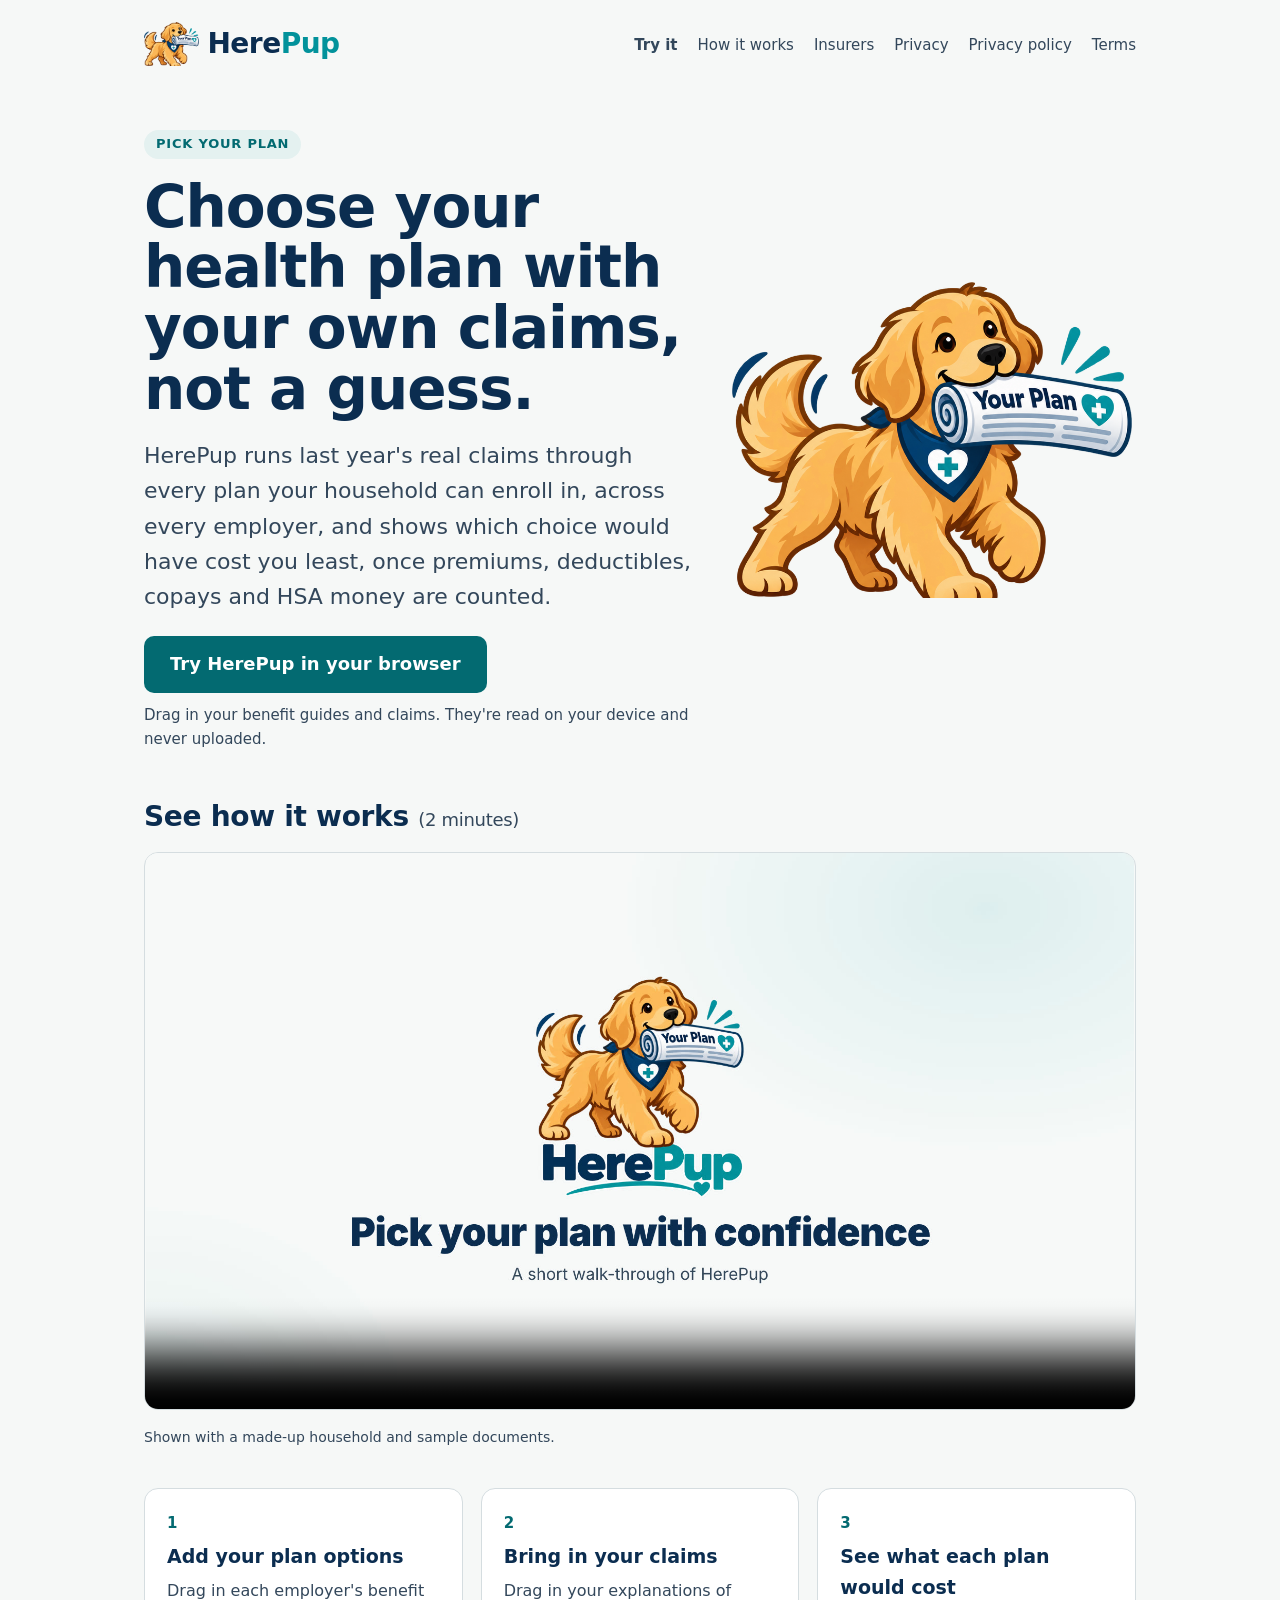
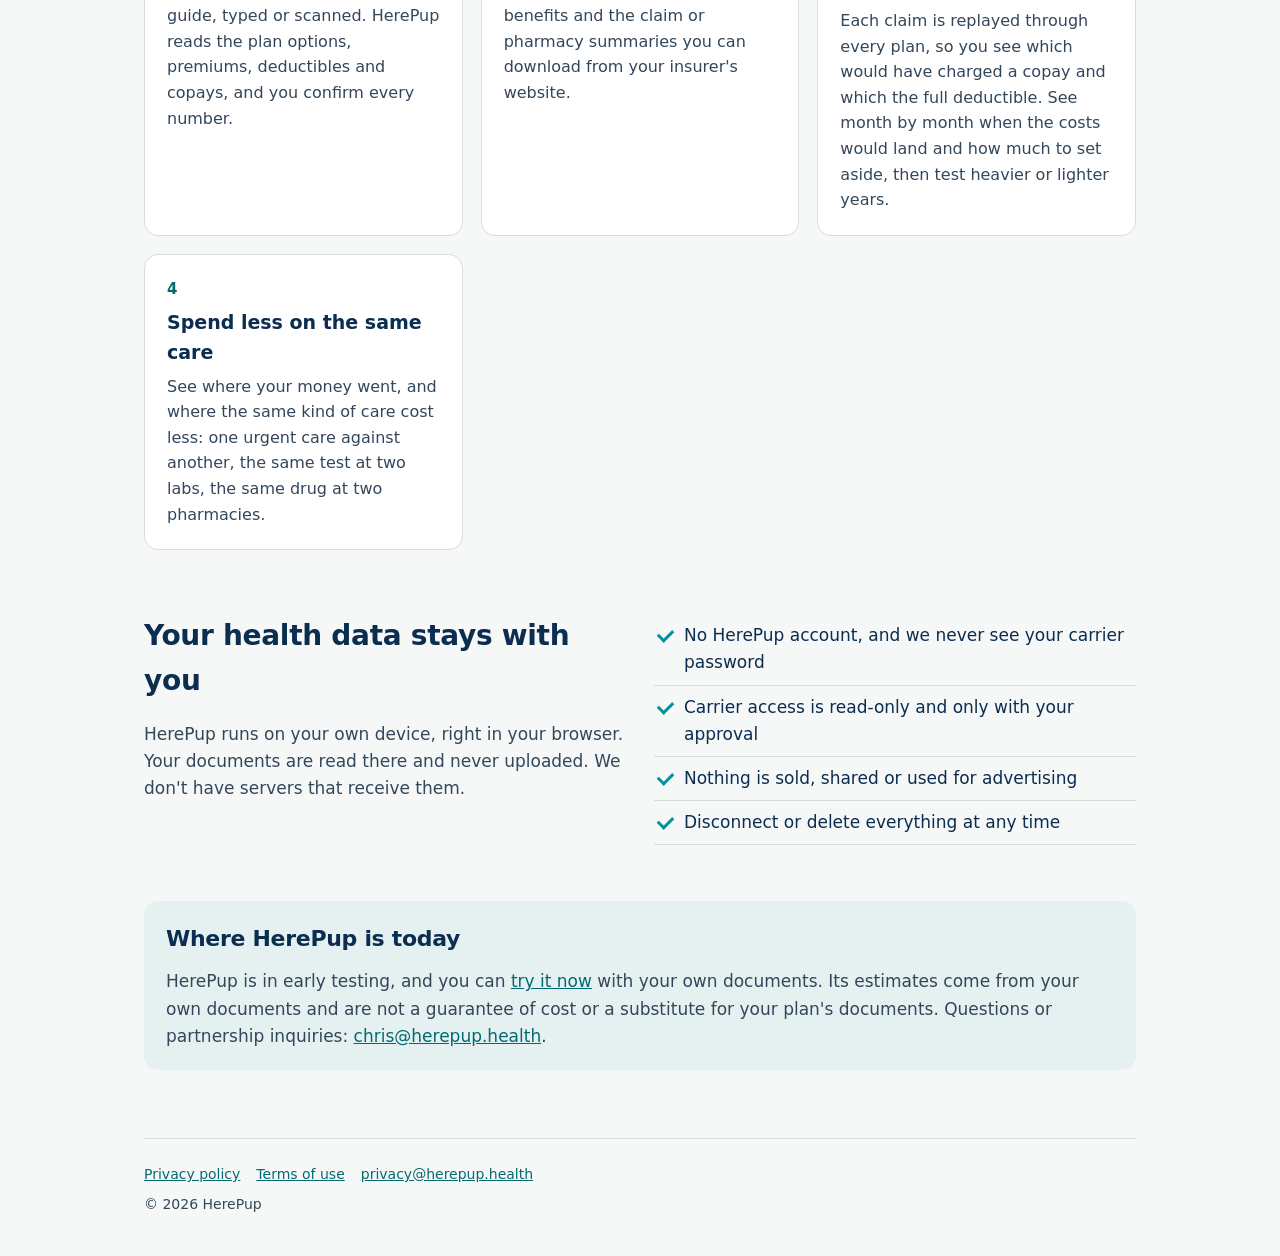
==== index.html @ 0514c8d8 "Add month-by-month view to the answer step A "Month by month" tab next to the year total shows, for " ====
<!doctype html>
<html lang="en">
<head>
<meta charset="utf-8">
<meta name="viewport" content="width=device-width, initial-scale=1">
<title>HerePup | Pick yoUr Plan</title>
<meta property="og:image" content="https://herepup.health/assets/herepup-walkthrough-poster.jpg">
<meta name="description" content="HerePup replays your real claims through every health plan your household can choose, so you can pick the plan that actually costs you least.">
<link rel="icon" type="image/png" sizes="32x32" href="/assets/favicon-32.png">
<link rel="apple-touch-icon" href="/assets/apple-touch-icon.png">
<meta name="theme-color" content="#F6F8F7">
<link rel="stylesheet" href="/assets/site.css">
</head>
<body>
<div class="wrap">
<header class="top">
  <a class="logo" href="/" aria-label="HerePup home"><img src="/assets/herepup-mascot-sm.png" alt="" width="56" height="44"><b>Here<span>Pup</span></b></a>
  <nav><a href="/app/"><b>Try it</b></a><a href="#how">How it works</a><a href="/insurers/">Insurers</a><a href="#privacy">Privacy</a><a href="/privacy/">Privacy policy</a><a href="/terms/">Terms</a></nav>
</header>

<main>
<div class="hero">
  <div class="hero-text">
    <span class="eyebrow">Pick yoUr Plan</span>
    <h1>Choose your health plan with your own claims, not a guess.</h1>
    <p class="lead">HerePup runs last year's real claims through every plan your household can enroll in, across every employer, and shows which choice would have cost you least, once premiums, deductibles, copays and HSA money are counted.</p>
    <p style="margin:22px 0 0"><a class="cta" href="/app/">Try HerePup in your browser</a></p>
    <p class="cta-note">Drag in your benefit guides and claims. They're read on your device and never uploaded.</p>
  </div>
  <img class="mascot" src="/assets/herepup-mascot.png" alt="HerePup's golden retriever mascot carrying a rolled-up plan" width="760" height="601">
</div>

<section id="watch" style="padding:8px 0 4px">
  <h2>See how it works <span style="font-weight:400;color:var(--ink);font-size:18px">(2 minutes)</span></h2>
  <video controls playsinline preload="none" poster="/assets/herepup-walkthrough-poster.jpg"
         style="width:100%;height:auto;aspect-ratio:16/9;border-radius:14px;border:1px solid var(--line);background:#F6F9F8">
    <source src="/assets/herepup-walkthrough.mp4" type="video/mp4">
    <track kind="captions" src="/assets/herepup-walkthrough.en.vtt" srclang="en" label="English">
    Your browser can't play this video. <a href="/assets/herepup-walkthrough.mp4">Download it</a> instead.
  </video>
  <p style="color:var(--ink);font-size:14px;margin:8px 0 0">Shown with a made-up household and sample documents.</p>
</section>

<div class="grid3" id="how">
  <div class="card"><div class="num">1</div><h3>Add your plan options</h3><p>Drag in each employer's benefit guide, typed or scanned. HerePup reads the plan options, premiums, deductibles and copays, and you confirm every number.</p></div>
  <div class="card"><div class="num">2</div><h3>Bring in your claims</h3><p>Drag in your explanations of benefits and the claim or pharmacy summaries you can download from your insurer's website.</p></div>
  <div class="card"><div class="num">3</div><h3>See what each plan would cost</h3><p>Each claim is replayed through every plan, so you see which would have charged a copay and which the full deductible. See month by month when the costs would land and how much to set aside, then test heavier or lighter years.</p></div>
  <div class="card"><div class="num">4</div><h3>Spend less on the same care</h3><p>See where your money went, and where the same kind of care cost less: one urgent care against another, the same test at two labs, the same drug at two pharmacies.</p></div>
</div>

<section class="split" id="privacy">
  <div>
    <h2>Your health data stays with you</h2>
    <p style="color:var(--ink)">HerePup runs on your own device, right in your browser. Your documents are read there and never uploaded. We don't have servers that receive them.</p>
  </div>
  <ul class="checks">
    <li>No HerePup account, and we never see your carrier password</li>
    <li>Carrier access is read-only and only with your approval</li>
    <li>Nothing is sold, shared or used for advertising</li>
    <li>Disconnect or delete everything at any time</li>
  </ul>
</section>

<section>
  <div class="note">
    <h2 style="font-size:22px">Where HerePup is today</h2>
    <p style="margin:0;color:var(--ink)">HerePup is in early testing, and you can <a href="/app/">try it now</a> with your own documents. Its estimates come from your own documents and are not a guarantee of cost or a substitute for your plan's documents. Questions or partnership inquiries: <a href="mailto:chris@herepup.health">chris@herepup.health</a>.</p>
  </div>
</section>
</main>

<footer>
  <a href="/privacy/">Privacy policy</a><a href="/terms/">Terms of use</a><a href="mailto:privacy@herepup.health">privacy@herepup.health</a>
  <div style="margin-top:8px">&copy; 2026 HerePup</div>
</footer>
</div>
</body>
</html>
---- assets/site.css ----
:root{--navy:#0B2D50;--teal:#02929B;--teal-d:#036A71;--teal-l:#E4F1F0;--ink:#33475B;--line:#D5DDE0;--bg:#F6F8F7;--card:#fff}
@media (prefers-color-scheme:dark){:root{--navy:#E8EEF2;--teal:#3FB6B0;--teal-d:#7FD3CE;--teal-l:#123536;--ink:#B7C4CE;--line:#2A3B47;--bg:#0E1A23;--card:#14232E}}
*{box-sizing:border-box}
html{-webkit-text-size-adjust:100%}
body{margin:0;background:var(--bg);color:var(--navy);font:17px/1.6 system-ui,-apple-system,"Segoe UI",Roboto,"Helvetica Neue",Arial,sans-serif}
a{color:var(--teal-d)}
.wrap{max-width:1040px;margin:0 auto;padding:0 24px}
header.top{display:flex;justify-content:space-between;align-items:center;padding:22px 0;gap:16px;flex-wrap:wrap}
.logo{display:inline-flex;align-items:center;gap:8px;font-size:28px;font-weight:900;text-decoration:none;color:var(--navy);letter-spacing:-.5px}
.logo img{height:44px;width:auto}
.logo b{font-weight:900}.logo span{color:var(--teal)}
nav a{margin-left:20px;text-decoration:none;color:var(--ink);font-size:15px}
nav a:hover{color:var(--teal-d)}
.hero{padding:40px 0 36px;display:grid;grid-template-columns:minmax(0,1.35fr) minmax(0,1fr);gap:32px;align-items:center}
.hero .mascot{width:100%;max-width:400px;height:auto;justify-self:center}
@media (max-width:760px){.hero{grid-template-columns:1fr}.hero .mascot{max-width:240px;order:-1}}
.eyebrow{display:inline-block;font-size:13px;font-weight:700;letter-spacing:.06em;text-transform:uppercase;color:var(--teal-d);background:var(--teal-l);padding:4px 12px;border-radius:999px}
h1{font-size:clamp(34px,6vw,58px);line-height:1.05;margin:18px 0 18px;font-weight:900;letter-spacing:-1px;max-width:820px}
.lead{font-size:clamp(18px,2.4vw,22px);color:var(--ink);max-width:720px;margin:0}
.grid3{display:grid;grid-template-columns:repeat(auto-fit,minmax(240px,1fr));gap:18px;margin:36px 0}
.card{background:var(--card);border:1px solid var(--line);border-radius:14px;padding:22px}
.card h3{margin:6px 0 6px;font-size:19px}
.card p{margin:0;color:var(--ink);font-size:16px}
.num{font-weight:900;color:var(--teal-d);font-size:15px}
section{padding:28px 0}
h2{font-size:28px;margin:0 0 12px;letter-spacing:-.3px}
.split{display:grid;grid-template-columns:minmax(0,1fr) minmax(0,1fr);gap:28px}
@media (max-width:760px){.split{grid-template-columns:1fr}nav a{margin:0 16px 0 0}}
ul.checks{list-style:none;padding:0;margin:0}
ul.checks li{padding:8px 0 8px 30px;position:relative;border-bottom:1px solid var(--line)}
ul.checks li:before{content:"";position:absolute;left:4px;top:15px;width:12px;height:7px;border-left:3px solid var(--teal);border-bottom:3px solid var(--teal);transform:rotate(-45deg)}
.note{background:var(--teal-l);border-radius:14px;padding:20px 22px}
footer{border-top:1px solid var(--line);margin-top:40px;padding:24px 0 40px;color:var(--ink);font-size:14px}
footer a{margin-right:16px}
/* legal pages */
.doc{max-width:760px;padding:24px 0 20px}
.doc h1{font-size:clamp(30px,5vw,42px)}
.doc h2{font-size:22px;margin-top:34px}
.doc p,.doc li{color:var(--ink)}
.doc .meta{color:var(--ink);font-size:15px}
.doc table{border-collapse:collapse;width:100%;font-size:15px;margin:12px 0}
.doc th,.doc td{border:1px solid var(--line);padding:8px 10px;text-align:left;vertical-align:top}
.doc th{background:var(--teal-l)}
.scroll{overflow-x:auto}
.cta{display:inline-block;background:var(--teal-d);color:#fff;font-weight:800;text-decoration:none;padding:14px 26px;border-radius:10px;font-size:18px}
.cta:hover{background:var(--navy)}
@media (prefers-color-scheme:dark){.cta{background:#3FB6B0;color:#0E1A23}}
.cta-note{color:var(--ink);font-size:15px;margin:10px 0 0}
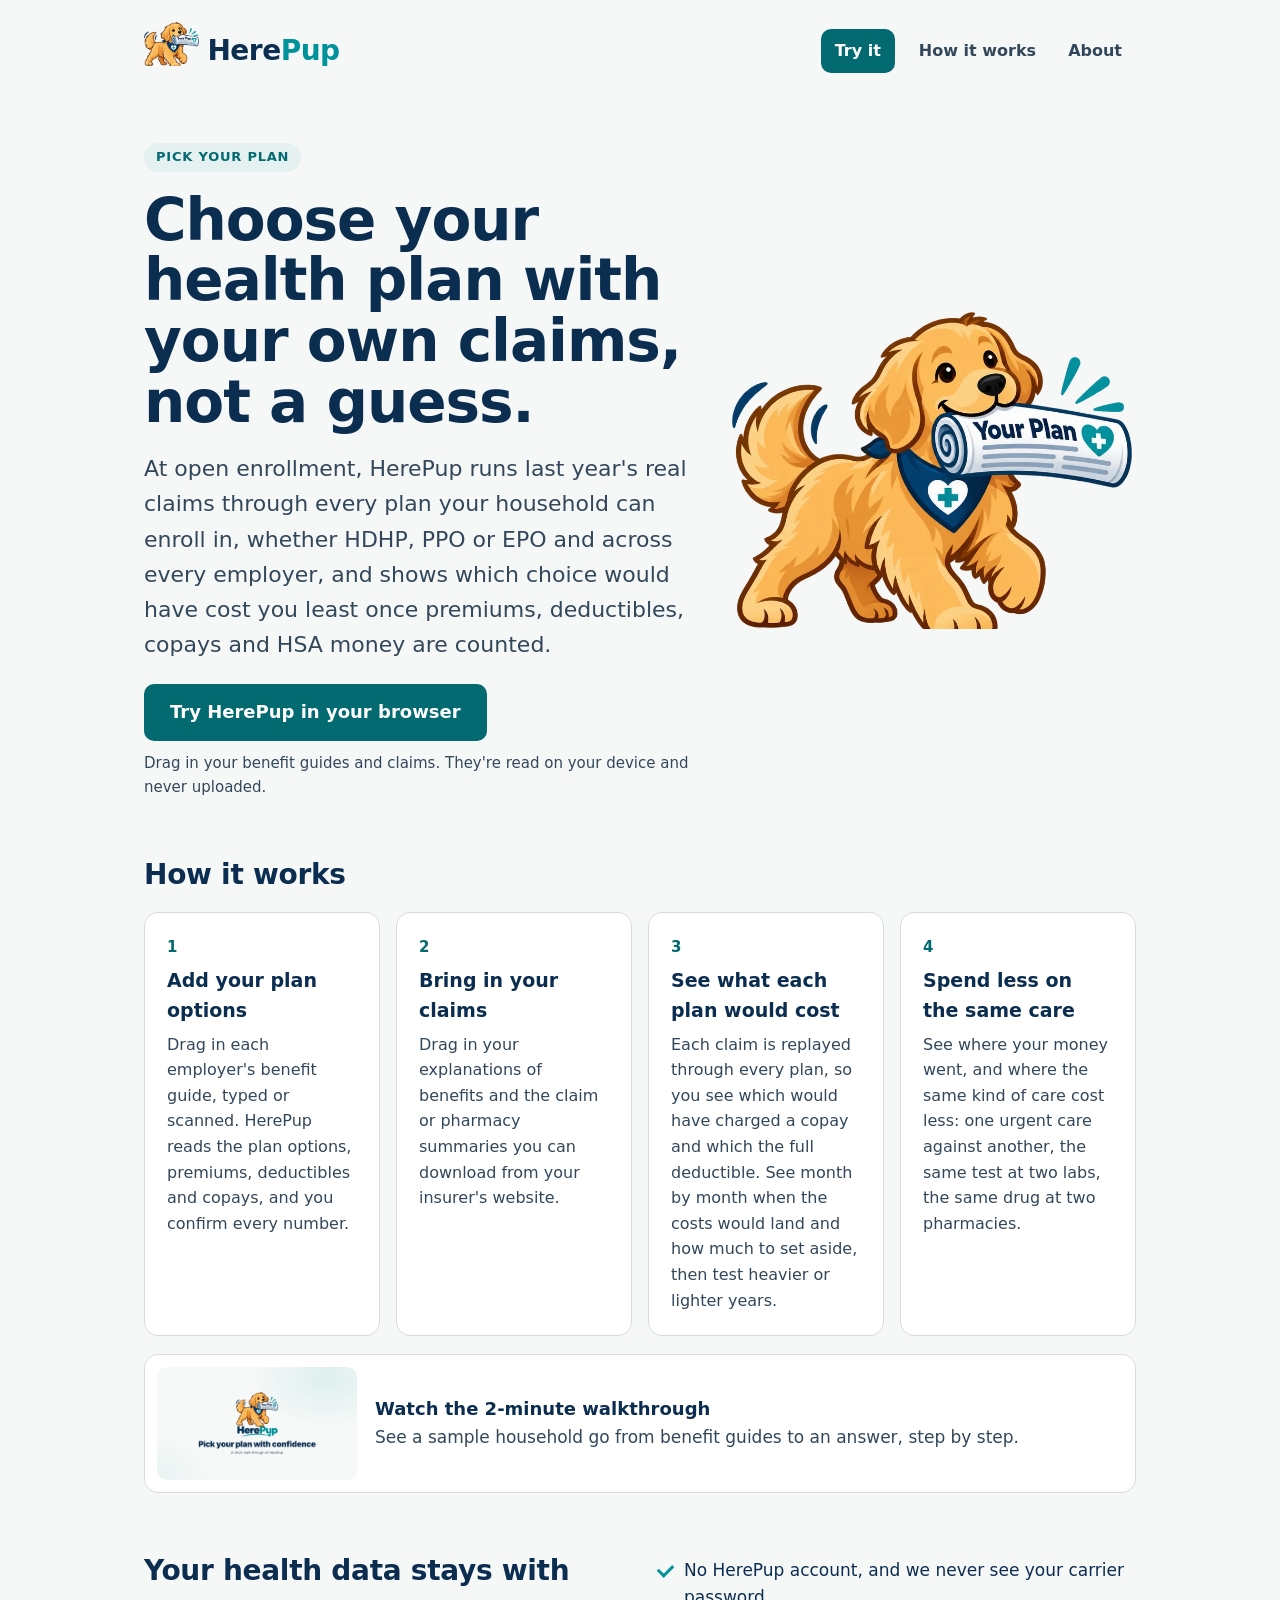
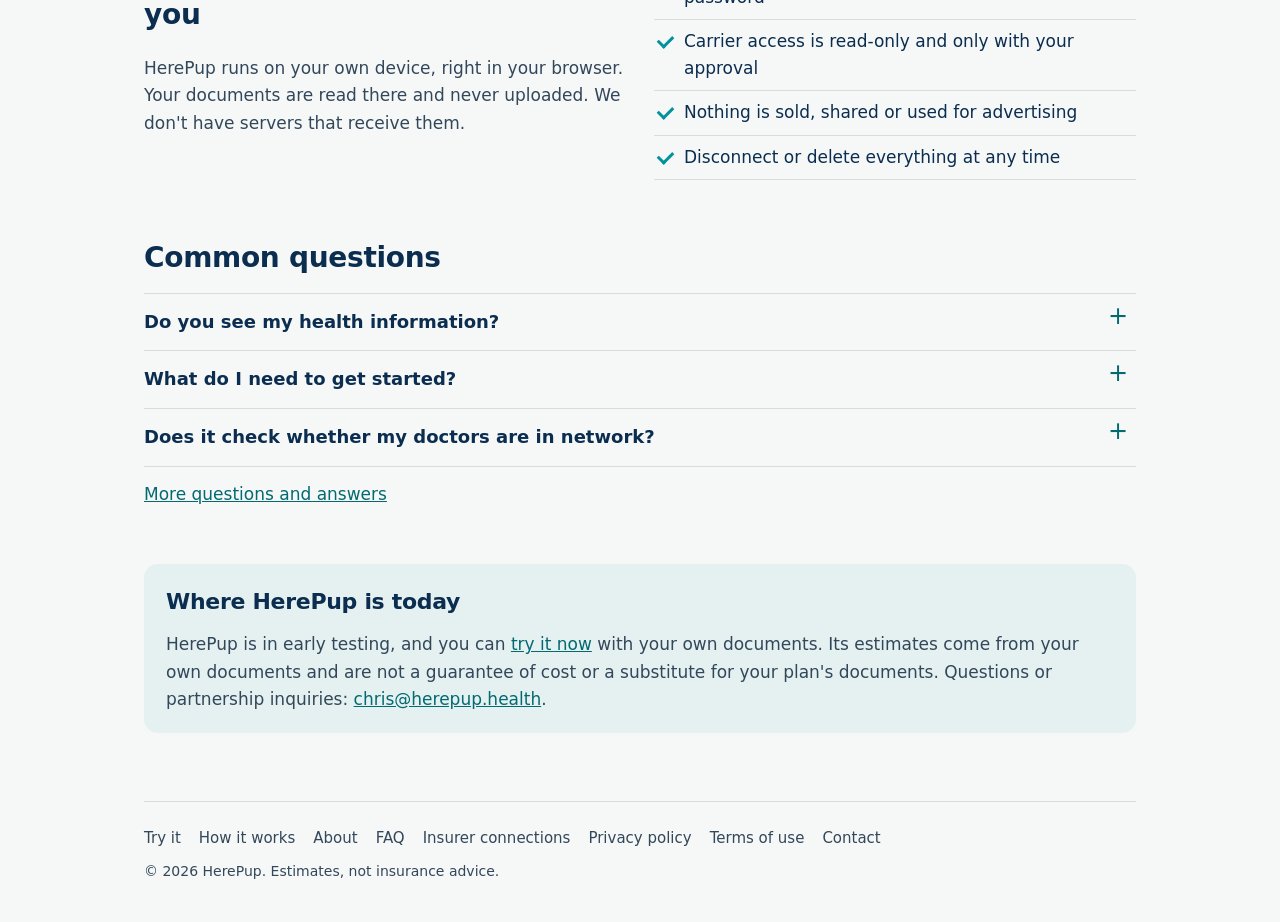
==== commit 734b6b5a: "Three-tab navigation, How it works and About pages, and search engine setup - Every page, including " ====
--- a/index.html
+++ b/index.html
@@ -3,19 +3,78 @@
 <head>
 <meta charset="utf-8">
 <meta name="viewport" content="width=device-width, initial-scale=1">
-<title>HerePup | Pick yoUr Plan</title>
-<meta property="og:image" content="https://herepup.health/assets/herepup-walkthrough-poster.jpg">
-<meta name="description" content="HerePup replays your real claims through every health plan your household can choose, so you can pick the plan that actually costs you least.">
+<title>Compare Health Plans With Your Own Claims | HerePup</title>
+<meta name="description" content="Pick the health plan that costs you least. HerePup replays your own claims through every HDHP, PPO and EPO option you can choose, privately in your browser.">
+<link rel="canonical" href="https://herepup.health/">
+<meta property="og:type" content="website">
+<meta property="og:site_name" content="HerePup">
+<meta property="og:title" content="HerePup: compare health plans with your own claims">
+<meta property="og:description" content="Pick the health plan that costs you least. HerePup replays your own claims through every HDHP, PPO and EPO option you can choose, privately in your browser.">
+<meta property="og:url" content="https://herepup.health/">
+<meta property="og:image" content="https://herepup.health/assets/herepup-social.png">
+<meta property="og:image:width" content="1200">
+<meta property="og:image:height" content="630">
+<meta property="og:image:alt" content="HerePup's golden retriever mascot with the words: Pick the health plan that costs you least, using your own claims, privately, right in your browser.">
+<meta name="twitter:card" content="summary_large_image">
 <link rel="icon" type="image/png" sizes="32x32" href="/assets/favicon-32.png">
 <link rel="apple-touch-icon" href="/assets/apple-touch-icon.png">
 <meta name="theme-color" content="#F6F8F7">
 <link rel="stylesheet" href="/assets/site.css">
+<script type="application/ld+json">
+{
+ "@context": "https://schema.org",
+ "@graph": [
+  {
+   "@type": "Organization",
+   "@id": "https://herepup.health/#org",
+   "name": "HerePup",
+   "url": "https://herepup.health/",
+   "logo": "https://herepup.health/assets/icon-512.png",
+   "email": "chris@herepup.health"
+  },
+  {
+   "@type": "WebSite",
+   "@id": "https://herepup.health/#website",
+   "url": "https://herepup.health/",
+   "name": "HerePup",
+   "alternateName": "HerePup | Pick yoUr Plan",
+   "publisher": {
+    "@id": "https://herepup.health/#org"
+   }
+  },
+  {
+   "@type": "WebApplication",
+   "@id": "https://herepup.health/app/#app",
+   "name": "HerePup | Pick yoUr Plan",
+   "url": "https://herepup.health/app/",
+   "applicationCategory": "FinanceApplication",
+   "operatingSystem": "Any (runs in a web browser)",
+   "browserRequirements": "Requires JavaScript",
+   "description": "Compares every health plan your household can enroll in, across employers, by replaying your own claims through each plan's premiums, deductibles, copays, coinsurance and HSA contributions. Runs in your browser; your files are not uploaded.",
+   "offers": {
+    "@type": "Offer",
+    "price": "0",
+    "priceCurrency": "USD"
+   },
+   "publisher": {
+    "@id": "https://herepup.health/#org"
+   }
+  }
+ ]
+}
+</script>
+<!-- Privacy-friendly analytics by Plausible: anonymous visit and step counts, no cookies. Details: /privacy/#usage -->
+<script async src="https://plausible.io/js/pa-WZOZ27ZALJ2IHCY8AwOFf.js"></script>
+<script>
+  window.plausible=window.plausible||function(){(plausible.q=plausible.q||[]).push(arguments)},plausible.init=plausible.init||function(i){plausible.o=i||{}};
+  plausible.init({outboundLinks:false,fileDownloads:false,formSubmissions:false})
+</script>
 </head>
 <body>
 <div class="wrap">
 <header class="top">
-  <a class="logo" href="/" aria-label="HerePup home"><img src="/assets/herepup-mascot-sm.png" alt="" width="56" height="44"><b>Here<span>Pup</span></b></a>
-  <nav><a href="/app/"><b>Try it</b></a><a href="#how">How it works</a><a href="/insurers/">Insurers</a><a href="#privacy">Privacy</a><a href="/privacy/">Privacy policy</a><a href="/terms/">Terms</a></nav>
+  <a class="logo" href="/" aria-label="HerePup home"><picture><source srcset="/assets/herepup-mascot-sm.webp" type="image/webp"><img src="/assets/herepup-mascot-sm.png" alt="" width="56" height="44"></picture><b>Here<span>Pup</span></b></a>
+  <nav class="tabs" aria-label="Main"><a href="/app/" class="try">Try it</a><a href="/how-it-works/">How it works</a><a href="/about/">About</a></nav>
 </header>
 
 <main>
@@ -23,30 +82,26 @@
   <div class="hero-text">
     <span class="eyebrow">Pick yoUr Plan</span>
     <h1>Choose your health plan with your own claims, not a guess.</h1>
-    <p class="lead">HerePup runs last year's real claims through every plan your household can enroll in, across every employer, and shows which choice would have cost you least, once premiums, deductibles, copays and HSA money are counted.</p>
+    <p class="lead">At open enrollment, HerePup runs last year's real claims through every plan your household can enroll in, whether HDHP, PPO or EPO and across every employer, and shows which choice would have cost you least once premiums, deductibles, copays and HSA money are counted.</p>
     <p style="margin:22px 0 0"><a class="cta" href="/app/">Try HerePup in your browser</a></p>
     <p class="cta-note">Drag in your benefit guides and claims. They're read on your device and never uploaded.</p>
   </div>
-  <img class="mascot" src="/assets/herepup-mascot.png" alt="HerePup's golden retriever mascot carrying a rolled-up plan" width="760" height="601">
+  <picture><source srcset="/assets/herepup-mascot.webp" type="image/webp"><img class="mascot" src="/assets/herepup-mascot.png" alt="HerePup's golden retriever mascot carrying a rolled-up plan" width="760" height="601" fetchpriority="high"></picture>
 </div>
 
-<section id="watch" style="padding:8px 0 4px">
-  <h2>See how it works <span style="font-weight:400;color:var(--ink);font-size:18px">(2 minutes)</span></h2>
-  <video controls playsinline preload="none" poster="/assets/herepup-walkthrough-poster.jpg"
-         style="width:100%;height:auto;aspect-ratio:16/9;border-radius:14px;border:1px solid var(--line);background:#F6F9F8">
-    <source src="/assets/herepup-walkthrough.mp4" type="video/mp4">
-    <track kind="captions" src="/assets/herepup-walkthrough.en.vtt" srclang="en" label="English">
-    Your browser can't play this video. <a href="/assets/herepup-walkthrough.mp4">Download it</a> instead.
-  </video>
-  <p style="color:var(--ink);font-size:14px;margin:8px 0 0">Shown with a made-up household and sample documents.</p>
+<section id="how" class="tight">
+  <h2>How it works</h2>
+  <div class="grid4" style="margin:14px 0 18px">
+    <div class="card"><div class="num">1</div><h3>Add your plan options</h3><p>Drag in each employer's benefit guide, typed or scanned. HerePup reads the plan options, premiums, deductibles and copays, and you confirm every number.</p></div>
+    <div class="card"><div class="num">2</div><h3>Bring in your claims</h3><p>Drag in your explanations of benefits and the claim or pharmacy summaries you can download from your insurer's website.</p></div>
+    <div class="card"><div class="num">3</div><h3>See what each plan would cost</h3><p>Each claim is replayed through every plan, so you see which would have charged a copay and which the full deductible. See month by month when the costs would land and how much to set aside, then test heavier or lighter years.</p></div>
+    <div class="card"><div class="num">4</div><h3>Spend less on the same care</h3><p>See where your money went, and where the same kind of care cost less: one urgent care against another, the same test at two labs, the same drug at two pharmacies.</p></div>
+  </div>
+  <a class="video-teaser" href="/how-it-works/#watch">
+    <img src="/assets/herepup-walkthrough-poster.jpg" alt="" width="1920" height="1080" loading="lazy">
+    <span><b>Watch the 2-minute walkthrough</b><br>See a sample household go from benefit guides to an answer, step by step.</span>
+  </a>
 </section>
-
-<div class="grid3" id="how">
-  <div class="card"><div class="num">1</div><h3>Add your plan options</h3><p>Drag in each employer's benefit guide, typed or scanned. HerePup reads the plan options, premiums, deductibles and copays, and you confirm every number.</p></div>
-  <div class="card"><div class="num">2</div><h3>Bring in your claims</h3><p>Drag in your explanations of benefits and the claim or pharmacy summaries you can download from your insurer's website.</p></div>
-  <div class="card"><div class="num">3</div><h3>See what each plan would cost</h3><p>Each claim is replayed through every plan, so you see which would have charged a copay and which the full deductible. See month by month when the costs would land and how much to set aside, then test heavier or lighter years.</p></div>
-  <div class="card"><div class="num">4</div><h3>Spend less on the same care</h3><p>See where your money went, and where the same kind of care cost less: one urgent care against another, the same test at two labs, the same drug at two pharmacies.</p></div>
-</div>
 
 <section class="split" id="privacy">
   <div>
@@ -61,6 +116,14 @@
   </ul>
 </section>
 
+<section class="faq" aria-labelledby="faq-h">
+  <h2 id="faq-h">Common questions</h2>
+  <details><summary><h3>Do you see my health information?</h3></summary><p>No. HerePup runs in your web browser, on your device. Your benefit guides and claims are read there and never uploaded, and HerePup has no servers that receive them. The site only counts <a href="/privacy/#usage">anonymous visits and a few steps</a>, with no cookies. You can erase everything with "Delete all my data" in the app.</p></details>
+<details><summary><h3>What do I need to get started?</h3></summary><p>Each employer's benefit guide or plan summary (a PDF is fine, even a scanned one), and last year's claims: the explanations of benefits (EOBs) or claims spreadsheet you can download from your insurer's member website under Claims, plus pharmacy claims if you fill prescriptions. A full year of claims gives the best answer. See <a href="/insurers/">insurer connections</a> for insurers that can share claims directly.</p></details>
+<details><summary><h3>Does it check whether my doctors are in network?</h3></summary><p>No. HerePup compares costs, not networks. Before you enroll, check each plan&#x27;s provider directory for the doctors, hospitals and pharmacies you use.</p></details>
+  <p class="more"><a href="/about/#faq">More questions and answers</a></p>
+</section>
+
 <section>
   <div class="note">
     <h2 style="font-size:22px">Where HerePup is today</h2>
@@ -70,8 +133,8 @@
 </main>
 
 <footer>
-  <a href="/privacy/">Privacy policy</a><a href="/terms/">Terms of use</a><a href="mailto:privacy@herepup.health">privacy@herepup.health</a>
-  <div style="margin-top:8px">&copy; 2026 HerePup</div>
+  <nav aria-label="Footer"><a href="/app/">Try it</a><a href="/how-it-works/">How it works</a><a href="/about/">About</a><a href="/about/#faq">FAQ</a><a href="/insurers/">Insurer connections</a><a href="/privacy/">Privacy policy</a><a href="/terms/">Terms of use</a><a href="mailto:chris@herepup.health">Contact</a></nav>
+  <div class="fine">&copy; 2026 HerePup. Estimates, not insurance advice.</div>
 </footer>
 </div>
 </body>
--- a/assets/site.css
+++ b/assets/site.css
@@ -12,8 +12,8 @@
 nav a{margin-left:20px;text-decoration:none;color:var(--ink);font-size:15px}
 nav a:hover{color:var(--teal-d)}
 .hero{padding:40px 0 36px;display:grid;grid-template-columns:minmax(0,1.35fr) minmax(0,1fr);gap:32px;align-items:center}
-.hero .mascot{width:100%;max-width:400px;height:auto;justify-self:center}
-@media (max-width:760px){.hero{grid-template-columns:1fr}.hero .mascot{max-width:240px;order:-1}}
+.hero picture{display:block;width:100%;max-width:400px;justify-self:center}.hero .mascot{display:block;width:100%;height:auto}
+@media (max-width:760px){.hero{grid-template-columns:1fr}.hero picture{max-width:240px;order:-1}}
 .eyebrow{display:inline-block;font-size:13px;font-weight:700;letter-spacing:.06em;text-transform:uppercase;color:var(--teal-d);background:var(--teal-l);padding:4px 12px;border-radius:999px}
 h1{font-size:clamp(34px,6vw,58px);line-height:1.05;margin:18px 0 18px;font-weight:900;letter-spacing:-1px;max-width:820px}
 .lead{font-size:clamp(18px,2.4vw,22px);color:var(--ink);max-width:720px;margin:0}
@@ -46,3 +46,57 @@
 .cta:hover{background:var(--navy)}
 @media (prefers-color-scheme:dark){.cta{background:#3FB6B0;color:#0E1A23}}
 .cta-note{color:var(--ink);font-size:15px;margin:10px 0 0}
+.optout{font:inherit;font-size:15px;font-weight:700;color:var(--navy);background:var(--card);border:2px solid var(--navy);border-radius:8px;padding:6px 14px;min-height:40px;cursor:pointer;margin:4px 6px 4px 0}
+.optout:hover{background:var(--teal-l)}
+/* three-tab navigation */
+nav.tabs{display:flex;gap:4px;align-items:center}
+nav.tabs a{margin:0;display:inline-flex;align-items:center;justify-content:center;min-height:44px;padding:0 14px;border-radius:10px;font-size:16px;font-weight:600;color:var(--ink);text-decoration:none}
+nav.tabs a:hover{background:var(--teal-l);color:var(--navy)}
+nav.tabs a[aria-current=page]{color:var(--navy);box-shadow:inset 0 -3px 0 var(--teal);border-radius:10px 10px 0 0}
+nav.tabs a.try{background:var(--teal-d);color:#fff;margin-right:6px;box-shadow:none;border-radius:10px}
+nav.tabs a.try:hover{background:var(--navy);color:#fff}
+@media (prefers-color-scheme:dark){nav.tabs a.try{background:#3FB6B0;color:#0E1A23}nav.tabs a.try:hover{background:#7FD3CE;color:#0E1A23}}
+@media (max-width:560px){header.top{padding:14px 0 6px}nav.tabs{width:100%}nav.tabs a{flex:1;padding:0 6px;font-size:15px}nav.tabs a.try{flex:0 0 auto;padding:0 16px}}
+a:focus-visible,summary:focus-visible{outline:3px solid var(--teal);outline-offset:2px;border-radius:6px}
+.crumbs{font-size:14px;color:var(--ink);margin:0 0 4px}.crumbs a{color:var(--teal-d)}
+/* content pages */
+.page{max-width:820px;padding:24px 0 10px}
+.page h1{font-size:clamp(32px,5.4vw,48px)}
+.page .lead{margin-bottom:8px}
+.page h2{font-size:24px;margin-top:8px}
+.page p{color:var(--ink)}
+section.tight{padding-top:18px}
+.muted{color:var(--ink);font-weight:400;font-size:.8em}
+.small{font-size:14px}
+video{display:block;width:100%;height:auto;aspect-ratio:16/9;border-radius:14px;border:1px solid var(--line);background:#F6F9F8}
+ol.steps{list-style:none;padding:0;margin:0;counter-reset:s}
+ol.steps li{counter-increment:s;position:relative;padding:4px 0 14px 54px;border-bottom:1px solid var(--line);margin-bottom:14px}
+ol.steps li:before{content:counter(s);position:absolute;left:0;top:6px;width:38px;height:38px;border-radius:50%;background:var(--teal-l);color:var(--teal-d);font-weight:900;display:flex;align-items:center;justify-content:center}
+ol.steps h3{margin:6px 0 4px;font-size:20px}
+ol.steps p{margin:0}
+.video-teaser{display:flex;gap:18px;align-items:center;background:var(--card);border:1px solid var(--line);border-radius:14px;padding:12px;text-decoration:none;color:var(--ink);margin-top:6px}
+.video-teaser img{width:200px;max-width:40%;height:auto;border-radius:10px;flex:none}
+.video-teaser b{color:var(--navy);font-size:18px}
+.video-teaser:hover{border-color:var(--teal)}
+/* FAQ */
+.faq details{border-bottom:1px solid var(--line)}
+.faq details:first-of-type{border-top:1px solid var(--line)}
+.faq summary{cursor:pointer;list-style:none;position:relative;padding:14px 36px 14px 0;min-height:44px}
+.faq summary::-webkit-details-marker{display:none}
+.faq summary h3{display:inline;margin:0;font-size:18px;font-weight:700}
+.faq summary:after{content:"+";position:absolute;right:8px;top:10px;font-size:24px;line-height:1;color:var(--teal-d)}
+.faq details[open] summary:after{content:"\2212"}
+.faq details p{margin:0 0 16px;color:var(--ink);max-width:760px}
+.faq .more{margin:14px 0 0}
+/* about hub */
+.hub{margin:14px 0}
+a.card{text-decoration:none;color:var(--navy);display:block}
+a.card:hover{border-color:var(--teal)}
+a.card h3{color:var(--teal-d)}
+/* footer */
+footer nav{display:flex;flex-wrap:wrap;gap:6px 18px}
+footer nav a{margin:0}
+footer .fine{margin-top:10px}
+.grid4{display:grid;grid-template-columns:repeat(auto-fit,minmax(210px,1fr));gap:16px}
+.hub{grid-template-columns:repeat(2,minmax(0,1fr))}
+@media (max-width:560px){.hub{grid-template-columns:1fr}}
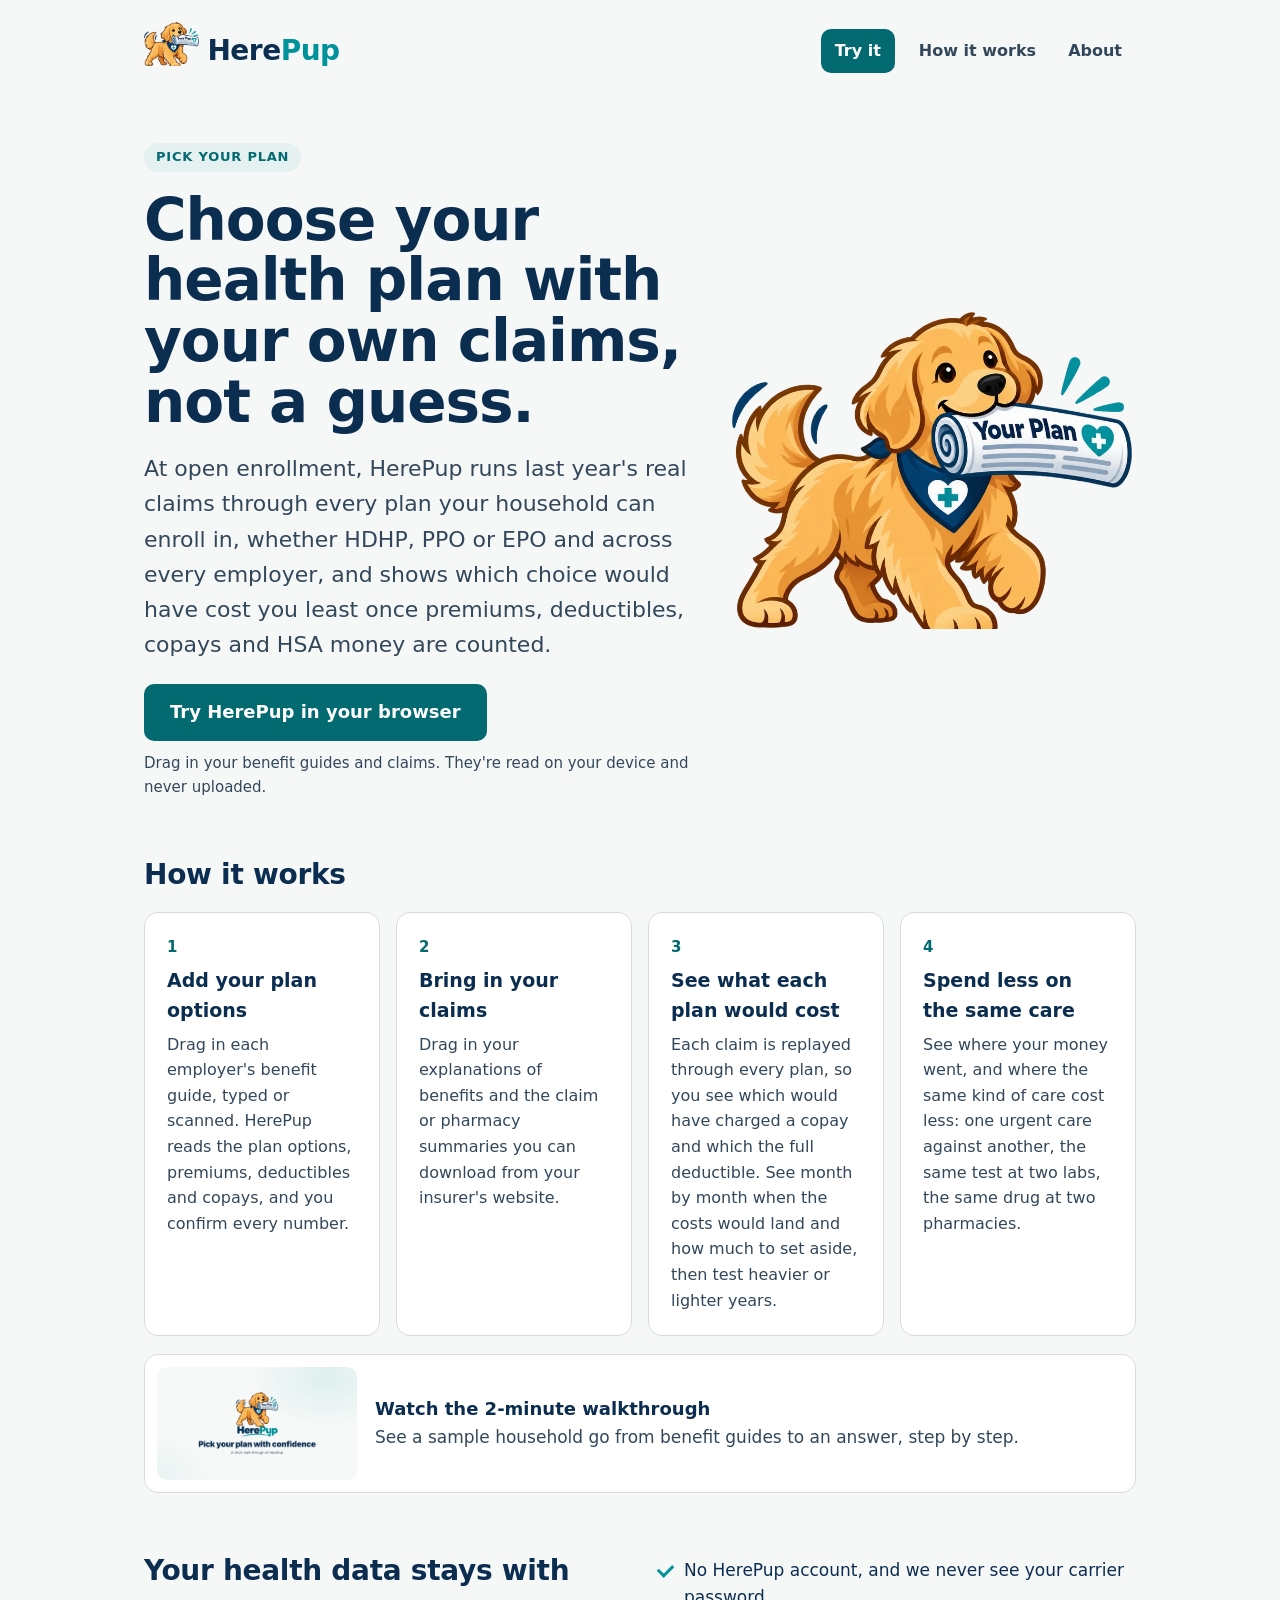
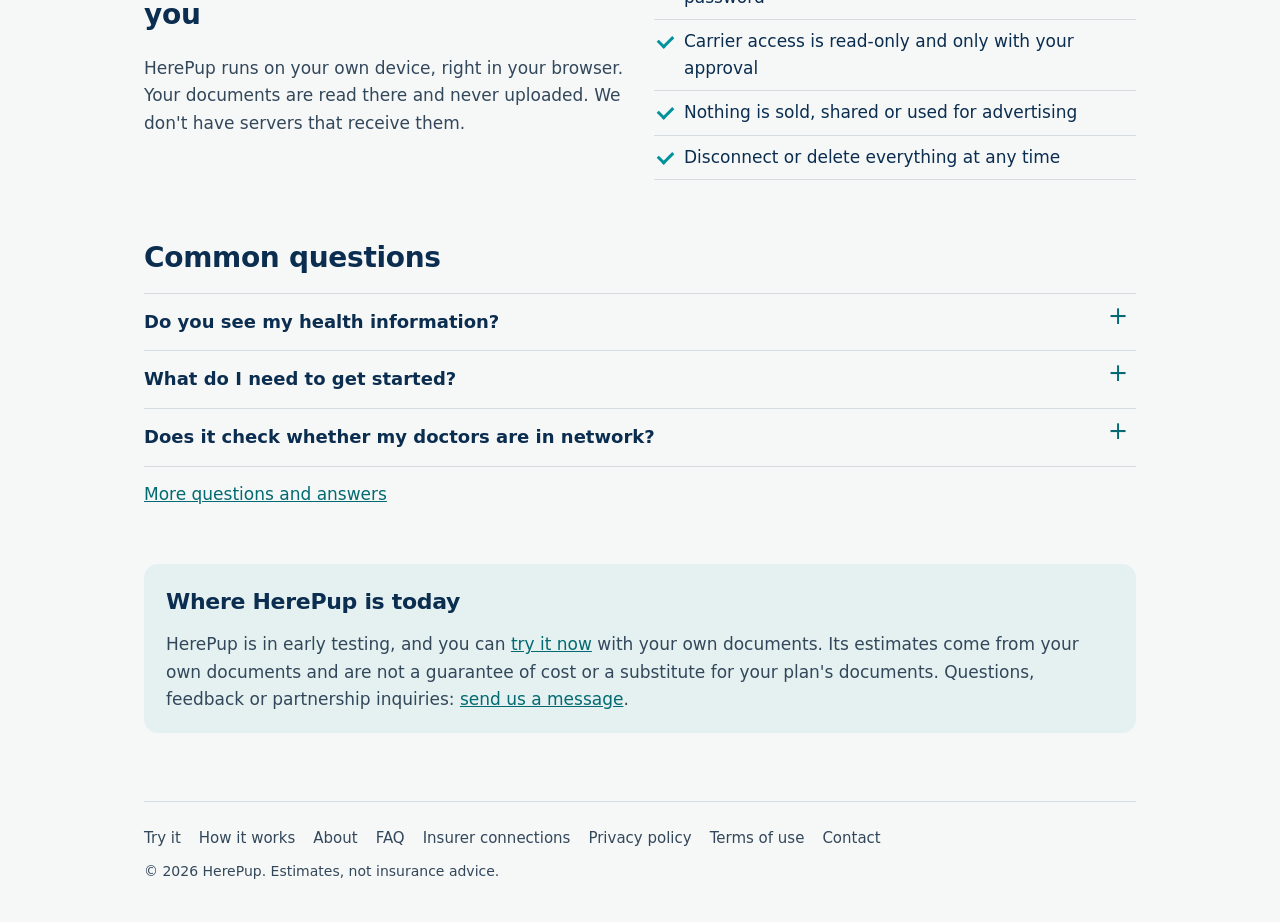
==== commit a9f4095a: "HSA check before the answer, plan type preference, employer guide drop, feedback form - Each employe" ====
--- a/index.html
+++ b/index.html
@@ -127,13 +127,13 @@
 <section>
   <div class="note">
     <h2 style="font-size:22px">Where HerePup is today</h2>
-    <p style="margin:0;color:var(--ink)">HerePup is in early testing, and you can <a href="/app/">try it now</a> with your own documents. Its estimates come from your own documents and are not a guarantee of cost or a substitute for your plan's documents. Questions or partnership inquiries: <a href="mailto:chris@herepup.health">chris@herepup.health</a>.</p>
+    <p style="margin:0;color:var(--ink)">HerePup is in early testing, and you can <a href="/app/">try it now</a> with your own documents. Its estimates come from your own documents and are not a guarantee of cost or a substitute for your plan's documents. Questions, feedback or partnership inquiries: <a href="/contact/">send us a message</a>.</p>
   </div>
 </section>
 </main>
 
 <footer>
-  <nav aria-label="Footer"><a href="/app/">Try it</a><a href="/how-it-works/">How it works</a><a href="/about/">About</a><a href="/about/#faq">FAQ</a><a href="/insurers/">Insurer connections</a><a href="/privacy/">Privacy policy</a><a href="/terms/">Terms of use</a><a href="mailto:chris@herepup.health">Contact</a></nav>
+  <nav aria-label="Footer"><a href="/app/">Try it</a><a href="/how-it-works/">How it works</a><a href="/about/">About</a><a href="/about/#faq">FAQ</a><a href="/insurers/">Insurer connections</a><a href="/privacy/">Privacy policy</a><a href="/terms/">Terms of use</a><a href="/contact/">Contact</a></nav>
   <div class="fine">&copy; 2026 HerePup. Estimates, not insurance advice.</div>
 </footer>
 </div>
--- a/assets/site.css
+++ b/assets/site.css
@@ -100,3 +100,14 @@
 .grid4{display:grid;grid-template-columns:repeat(auto-fit,minmax(210px,1fr));gap:16px}
 .hub{grid-template-columns:repeat(2,minmax(0,1fr))}
 @media (max-width:560px){.hub{grid-template-columns:1fr}}
+/* contact form */
+.contact-box{background:var(--card);border:1px solid var(--line);border-radius:14px;padding:22px;margin:18px 0}
+.contact-form label{display:block;font-weight:700;margin:0 0 14px;color:var(--navy)}
+.contact-form .opt{font-weight:400;color:var(--ink)}
+.contact-form input,.contact-form select,.contact-form textarea{display:block;width:100%;margin-top:6px;font:inherit;font-weight:400;padding:10px 12px;min-height:44px;border:1px solid #9FB3C4;border-radius:8px;background:var(--card);color:var(--navy)}
+.contact-form textarea{resize:vertical}
+.contact-form .send{display:flex;flex-wrap:wrap;align-items:center;gap:12px;margin:6px 0 0}
+.contact-form button.cta{border:0;cursor:pointer;font:inherit;font-weight:800;font-size:18px}
+.contact-form button.cta:disabled{opacity:.6;cursor:wait}
+.copy-email{font:inherit;font-size:14px;font-weight:700;border:2px solid var(--navy);background:var(--card);color:var(--navy);border-radius:8px;padding:4px 10px;cursor:pointer;margin-left:4px}
+.sent h2{margin-top:0}
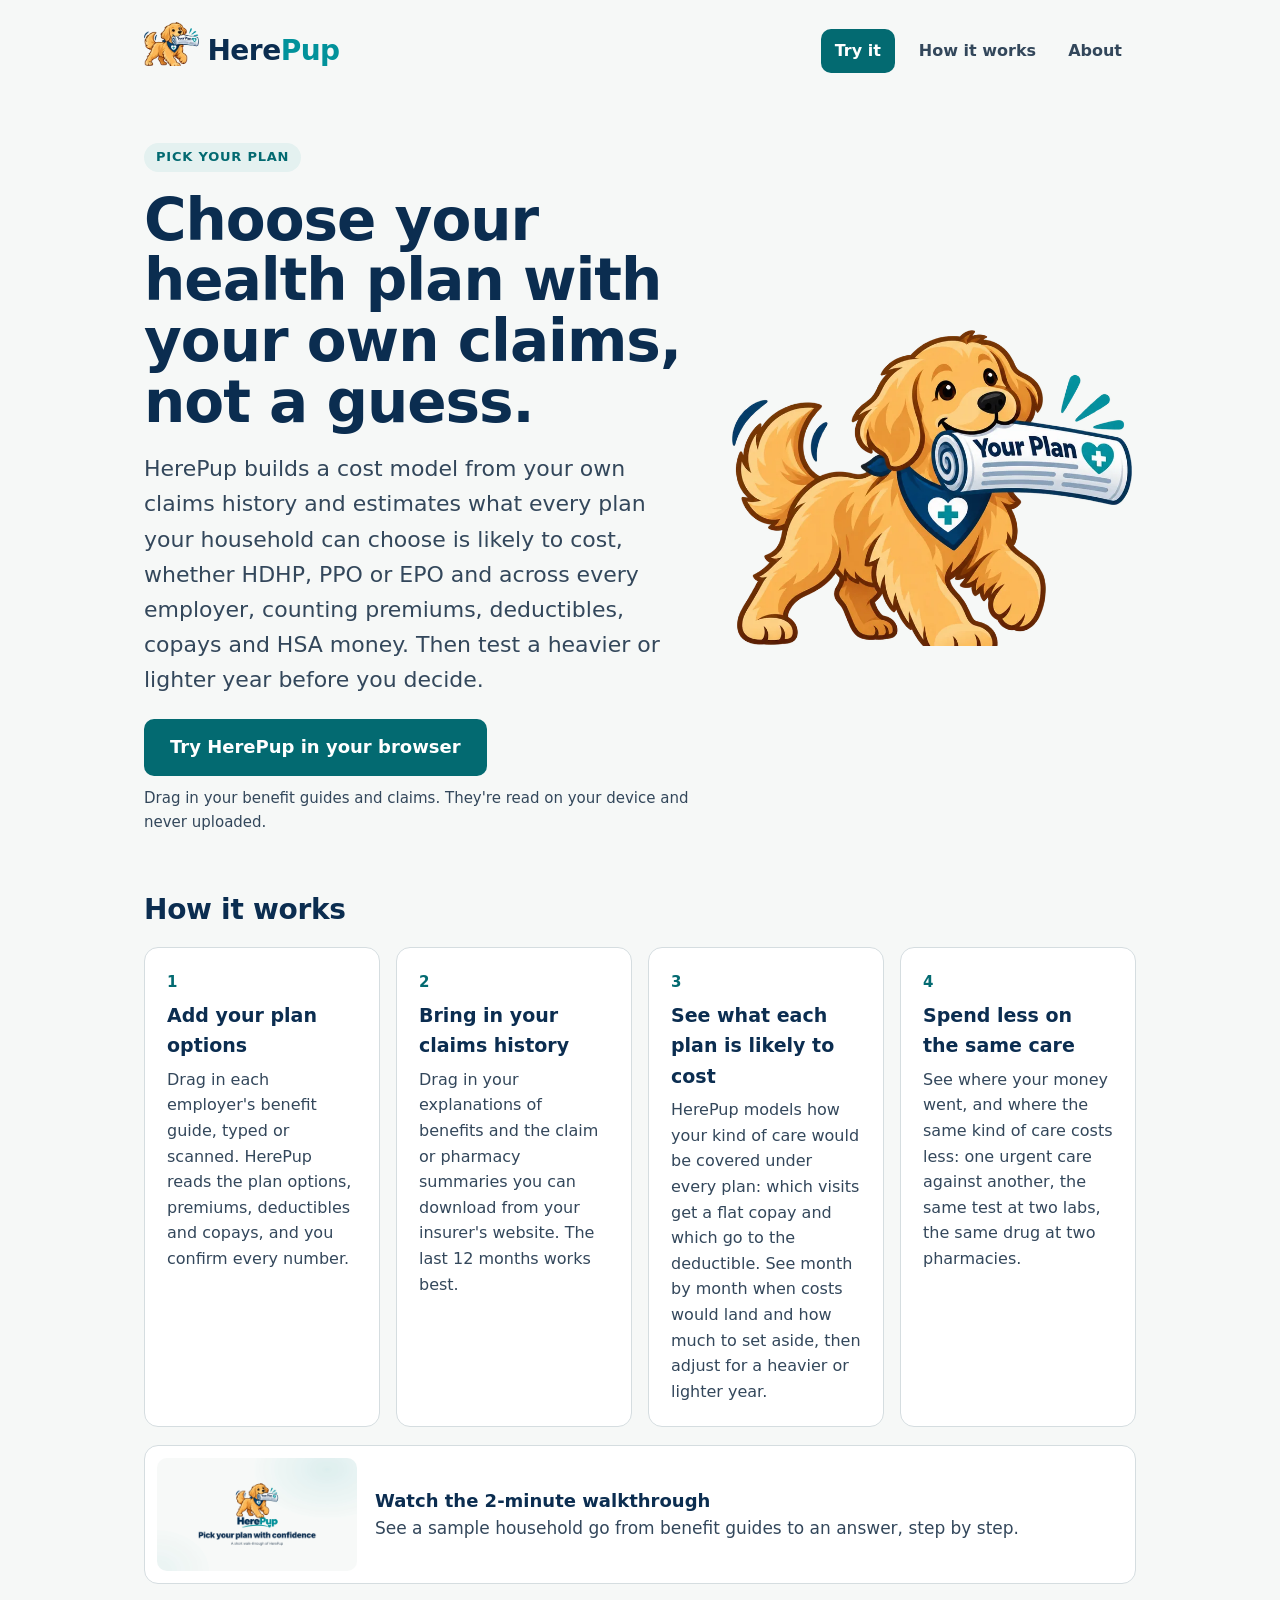
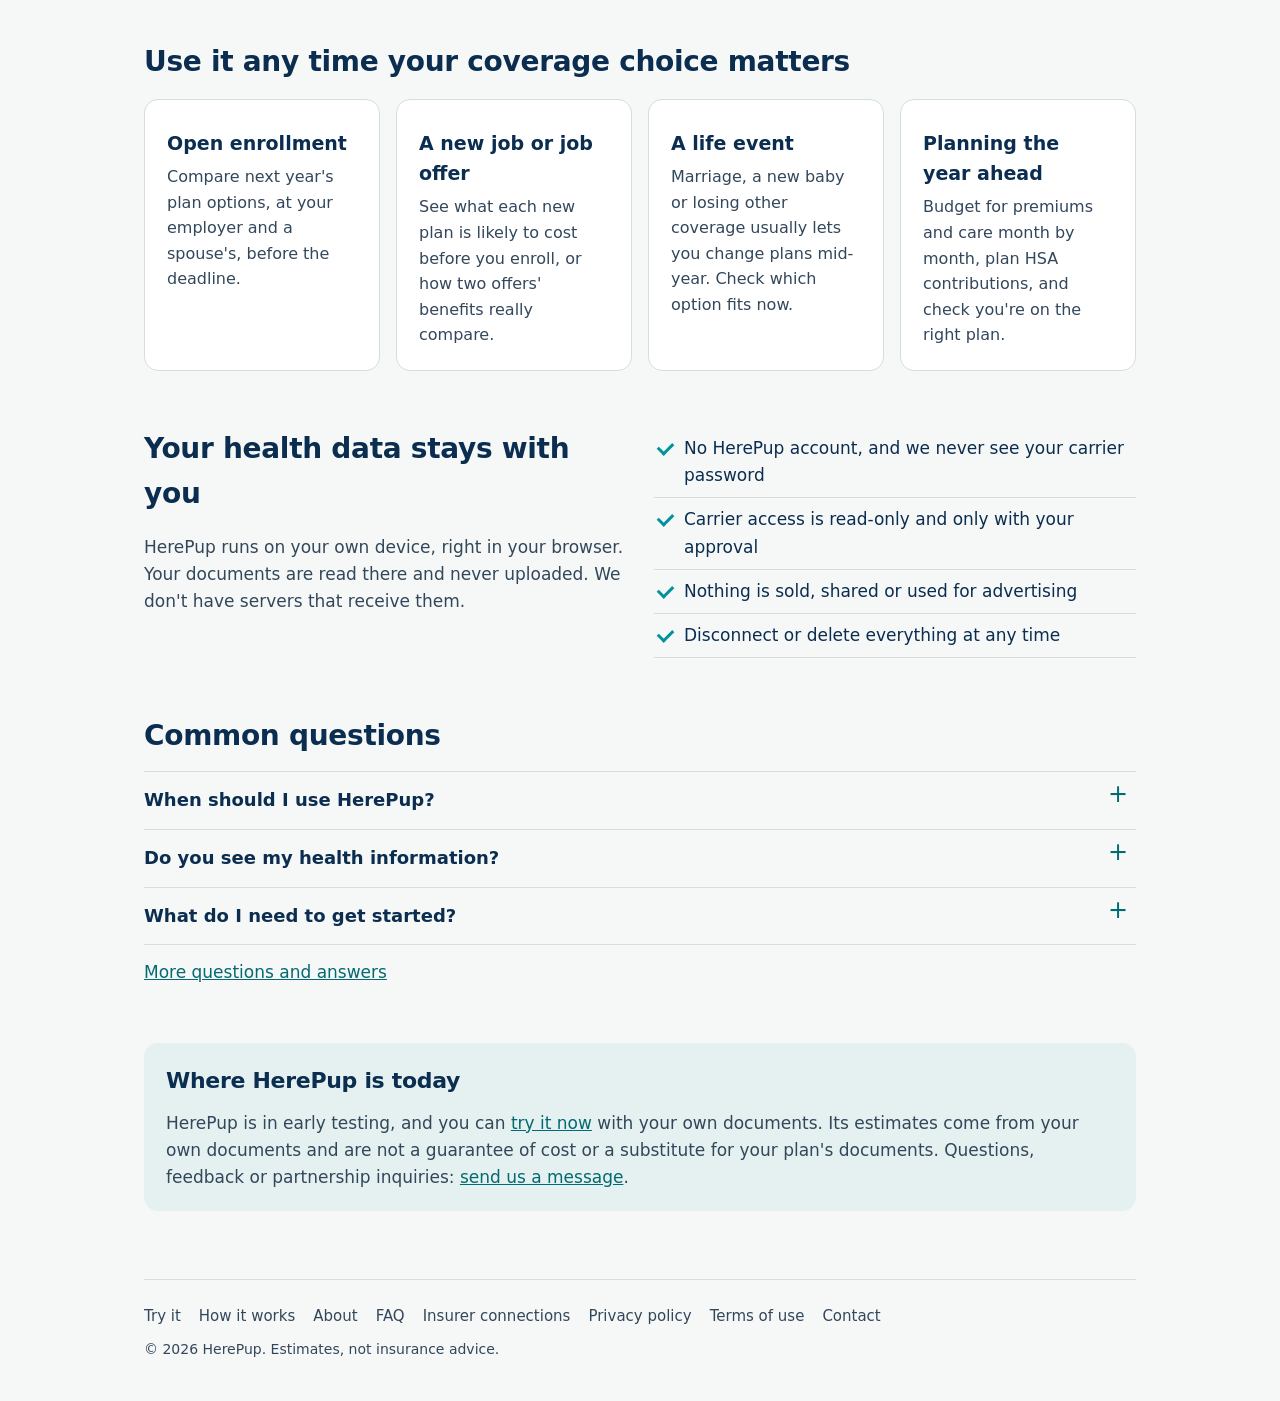
==== commit 0d141627: "Describe HerePup as a forward-looking model you can use any time - Home, How it works, About, FAQ, a" ====
--- a/index.html
+++ b/index.html
@@ -4,12 +4,12 @@
 <meta charset="utf-8">
 <meta name="viewport" content="width=device-width, initial-scale=1">
 <title>Compare Health Plans With Your Own Claims | HerePup</title>
-<meta name="description" content="Pick the health plan that costs you least. HerePup replays your own claims through every HDHP, PPO and EPO option you can choose, privately in your browser.">
+<meta name="description" content="Estimate what each health plan will cost your household with a model built from your own claims. Compare HDHP, PPO and EPO options any time, privately.">
 <link rel="canonical" href="https://herepup.health/">
 <meta property="og:type" content="website">
 <meta property="og:site_name" content="HerePup">
 <meta property="og:title" content="HerePup: compare health plans with your own claims">
-<meta property="og:description" content="Pick the health plan that costs you least. HerePup replays your own claims through every HDHP, PPO and EPO option you can choose, privately in your browser.">
+<meta property="og:description" content="Estimate what each health plan will cost your household with a model built from your own claims. Compare HDHP, PPO and EPO options any time, privately.">
 <meta property="og:url" content="https://herepup.health/">
 <meta property="og:image" content="https://herepup.health/assets/herepup-social.png">
 <meta property="og:image:width" content="1200">
@@ -50,7 +50,7 @@
    "applicationCategory": "FinanceApplication",
    "operatingSystem": "Any (runs in a web browser)",
    "browserRequirements": "Requires JavaScript",
-   "description": "Compares every health plan your household can enroll in, across employers, by replaying your own claims through each plan's premiums, deductibles, copays, coinsurance and HSA contributions. Runs in your browser; your files are not uploaded.",
+   "description": "Estimates what every health plan your household can enroll in, across employers, is likely to cost, using a model built from your own claims history and each plan's premiums, deductibles, copays, coinsurance and HSA contributions. Use it at open enrollment or any time your coverage options change. Runs in your browser; your files are not uploaded.",
    "offers": {
     "@type": "Offer",
     "price": "0",
@@ -82,7 +82,7 @@
   <div class="hero-text">
     <span class="eyebrow">Pick yoUr Plan</span>
     <h1>Choose your health plan with your own claims, not a guess.</h1>
-    <p class="lead">At open enrollment, HerePup runs last year's real claims through every plan your household can enroll in, whether HDHP, PPO or EPO and across every employer, and shows which choice would have cost you least once premiums, deductibles, copays and HSA money are counted.</p>
+    <p class="lead">HerePup builds a cost model from your own claims history and estimates what every plan your household can choose is likely to cost, whether HDHP, PPO or EPO and across every employer, counting premiums, deductibles, copays and HSA money. Then test a heavier or lighter year before you decide.</p>
     <p style="margin:22px 0 0"><a class="cta" href="/app/">Try HerePup in your browser</a></p>
     <p class="cta-note">Drag in your benefit guides and claims. They're read on your device and never uploaded.</p>
   </div>
@@ -93,14 +93,24 @@
   <h2>How it works</h2>
   <div class="grid4" style="margin:14px 0 18px">
     <div class="card"><div class="num">1</div><h3>Add your plan options</h3><p>Drag in each employer's benefit guide, typed or scanned. HerePup reads the plan options, premiums, deductibles and copays, and you confirm every number.</p></div>
-    <div class="card"><div class="num">2</div><h3>Bring in your claims</h3><p>Drag in your explanations of benefits and the claim or pharmacy summaries you can download from your insurer's website.</p></div>
-    <div class="card"><div class="num">3</div><h3>See what each plan would cost</h3><p>Each claim is replayed through every plan, so you see which would have charged a copay and which the full deductible. See month by month when the costs would land and how much to set aside, then test heavier or lighter years.</p></div>
-    <div class="card"><div class="num">4</div><h3>Spend less on the same care</h3><p>See where your money went, and where the same kind of care cost less: one urgent care against another, the same test at two labs, the same drug at two pharmacies.</p></div>
+    <div class="card"><div class="num">2</div><h3>Bring in your claims history</h3><p>Drag in your explanations of benefits and the claim or pharmacy summaries you can download from your insurer's website. The last 12 months works best.</p></div>
+    <div class="card"><div class="num">3</div><h3>See what each plan is likely to cost</h3><p>HerePup models how your kind of care would be covered under every plan: which visits get a flat copay and which go to the deductible. See month by month when costs would land and how much to set aside, then adjust for a heavier or lighter year.</p></div>
+    <div class="card"><div class="num">4</div><h3>Spend less on the same care</h3><p>See where your money went, and where the same kind of care costs less: one urgent care against another, the same test at two labs, the same drug at two pharmacies.</p></div>
   </div>
   <a class="video-teaser" href="/how-it-works/#watch">
     <img src="/assets/herepup-walkthrough-poster.jpg" alt="" width="1920" height="1080" loading="lazy">
     <span><b>Watch the 2-minute walkthrough</b><br>See a sample household go from benefit guides to an answer, step by step.</span>
   </a>
+</section>
+
+<section id="when" aria-labelledby="when-h">
+  <h2 id="when-h">Use it any time your coverage choice matters</h2>
+  <div class="grid4" style="margin-top:14px">
+    <div class="card"><h3>Open enrollment</h3><p>Compare next year's plan options, at your employer and a spouse's, before the deadline.</p></div>
+    <div class="card"><h3>A new job or job offer</h3><p>See what each new plan is likely to cost before you enroll, or how two offers' benefits really compare.</p></div>
+    <div class="card"><h3>A life event</h3><p>Marriage, a new baby or losing other coverage usually lets you change plans mid-year. Check which option fits now.</p></div>
+    <div class="card"><h3>Planning the year ahead</h3><p>Budget for premiums and care month by month, plan HSA contributions, and check you're on the right plan.</p></div>
+  </div>
 </section>
 
 <section class="split" id="privacy">
@@ -118,9 +128,9 @@
 
 <section class="faq" aria-labelledby="faq-h">
   <h2 id="faq-h">Common questions</h2>
-  <details><summary><h3>Do you see my health information?</h3></summary><p>No. HerePup runs in your web browser, on your device. Your benefit guides and claims are read there and never uploaded, and HerePup has no servers that receive them. The site only counts <a href="/privacy/#usage">anonymous visits and a few steps</a>, with no cookies. You can erase everything with "Delete all my data" in the app.</p></details>
-<details><summary><h3>What do I need to get started?</h3></summary><p>Each employer's benefit guide or plan summary (a PDF is fine, even a scanned one), and last year's claims: the explanations of benefits (EOBs) or claims spreadsheet you can download from your insurer's member website under Claims, plus pharmacy claims if you fill prescriptions. A full year of claims gives the best answer. See <a href="/insurers/">insurer connections</a> for insurers that can share claims directly.</p></details>
-<details><summary><h3>Does it check whether my doctors are in network?</h3></summary><p>No. HerePup compares costs, not networks. Before you enroll, check each plan&#x27;s provider directory for the doctors, hospitals and pharmacies you use.</p></details>
+  <details><summary><h3>When should I use HerePup?</h3></summary><p>Any time you&#x27;re choosing or checking your coverage, not just at open enrollment: when you start a new job or weigh a job offer, after a life event such as marriage, a new baby or losing other coverage (which usually lets you change plans outside open enrollment), when a spouse&#x27;s employer opens enrollment at a different time, or when you&#x27;re budgeting for the year ahead.</p></details>
+<details><summary><h3>Do you see my health information?</h3></summary><p>No. HerePup runs in your web browser, on your device. Your benefit guides and claims are read there and never uploaded, and HerePup has no servers that receive them. The site only counts <a href="/privacy/#usage">anonymous visits and a few steps</a>, with no cookies. You can erase everything with "Delete all my data" in the app.</p></details>
+<details><summary><h3>What do I need to get started?</h3></summary><p>Each plan option's benefit guide or plan summary (a PDF is fine, even a scanned one), and your recent claims history: the explanations of benefits (EOBs) or claims spreadsheet you can download from your insurer's member website under Claims, plus pharmacy claims if you fill prescriptions. The last 12 months gives the best starting point. Direct insurer connections are in testing; see <a href="/insurers/">insurer connections</a> to request yours.</p></details>
   <p class="more"><a href="/about/#faq">More questions and answers</a></p>
 </section>
 
--- a/assets/site.css
+++ b/assets/site.css
@@ -111,3 +111,18 @@
 .contact-form button.cta:disabled{opacity:.6;cursor:wait}
 .copy-email{font:inherit;font-size:14px;font-weight:700;border:2px solid var(--navy);background:var(--card);color:var(--navy);border-radius:8px;padding:4px 10px;cursor:pointer;margin-left:4px}
 .sent h2{margin-top:0}
+/* shared small dialogs (insurer requests) */
+.hp-dialog{border:0;border-radius:14px;padding:22px;max-width:520px;width:calc(100% - 32px);box-shadow:0 20px 60px rgba(15,42,68,.3);color:#0B2D50;background:#fff;font:inherit}
+.hp-dialog::backdrop{background:rgba(15,42,68,.45)}
+.hp-dialog h2{margin:0;font-size:22px}
+.hp-dialog-head{display:flex;justify-content:space-between;align-items:center;gap:12px;margin-bottom:8px}
+.hp-dialog p{color:#33475B;margin:8px 0}
+.hp-dialog label{display:block;font-weight:700;margin:12px 0 0;font-size:16px;color:#0B2D50}
+.hp-dialog input:not([type=checkbox]){display:block;width:100%;margin-top:6px;font:inherit;font-weight:400;padding:10px 12px;min-height:44px;border:1px solid #9FB3C4;border-radius:8px;background:#fff;color:#0B2D50}
+.hp-opt{font-weight:400;color:#33475B}.hp-small{font-size:14px}
+.hp-send{display:flex;flex-wrap:wrap;align-items:center;gap:12px}
+.hp-primary{font:inherit;font-weight:800;background:#036A71;color:#fff;border:0;border-radius:10px;padding:12px 22px;min-height:44px;cursor:pointer}
+.hp-primary:disabled{opacity:.6}
+.hp-close{font:inherit;font-weight:700;font-size:14px;background:#fff;border:2px solid #0B2D50;color:#0B2D50;border-radius:8px;padding:6px 12px;min-height:36px;cursor:pointer}
+.req-btn{display:inline-flex;align-items:center;gap:6px;font:inherit;font-size:14px;font-weight:700;color:#036A71;background:#E4F1F0;border:1px solid transparent;border-radius:999px;padding:6px 12px;min-height:36px;cursor:pointer;white-space:nowrap}
+.req-btn:hover{border-color:#036A71}.req-btn svg{width:16px;height:16px;flex:none}
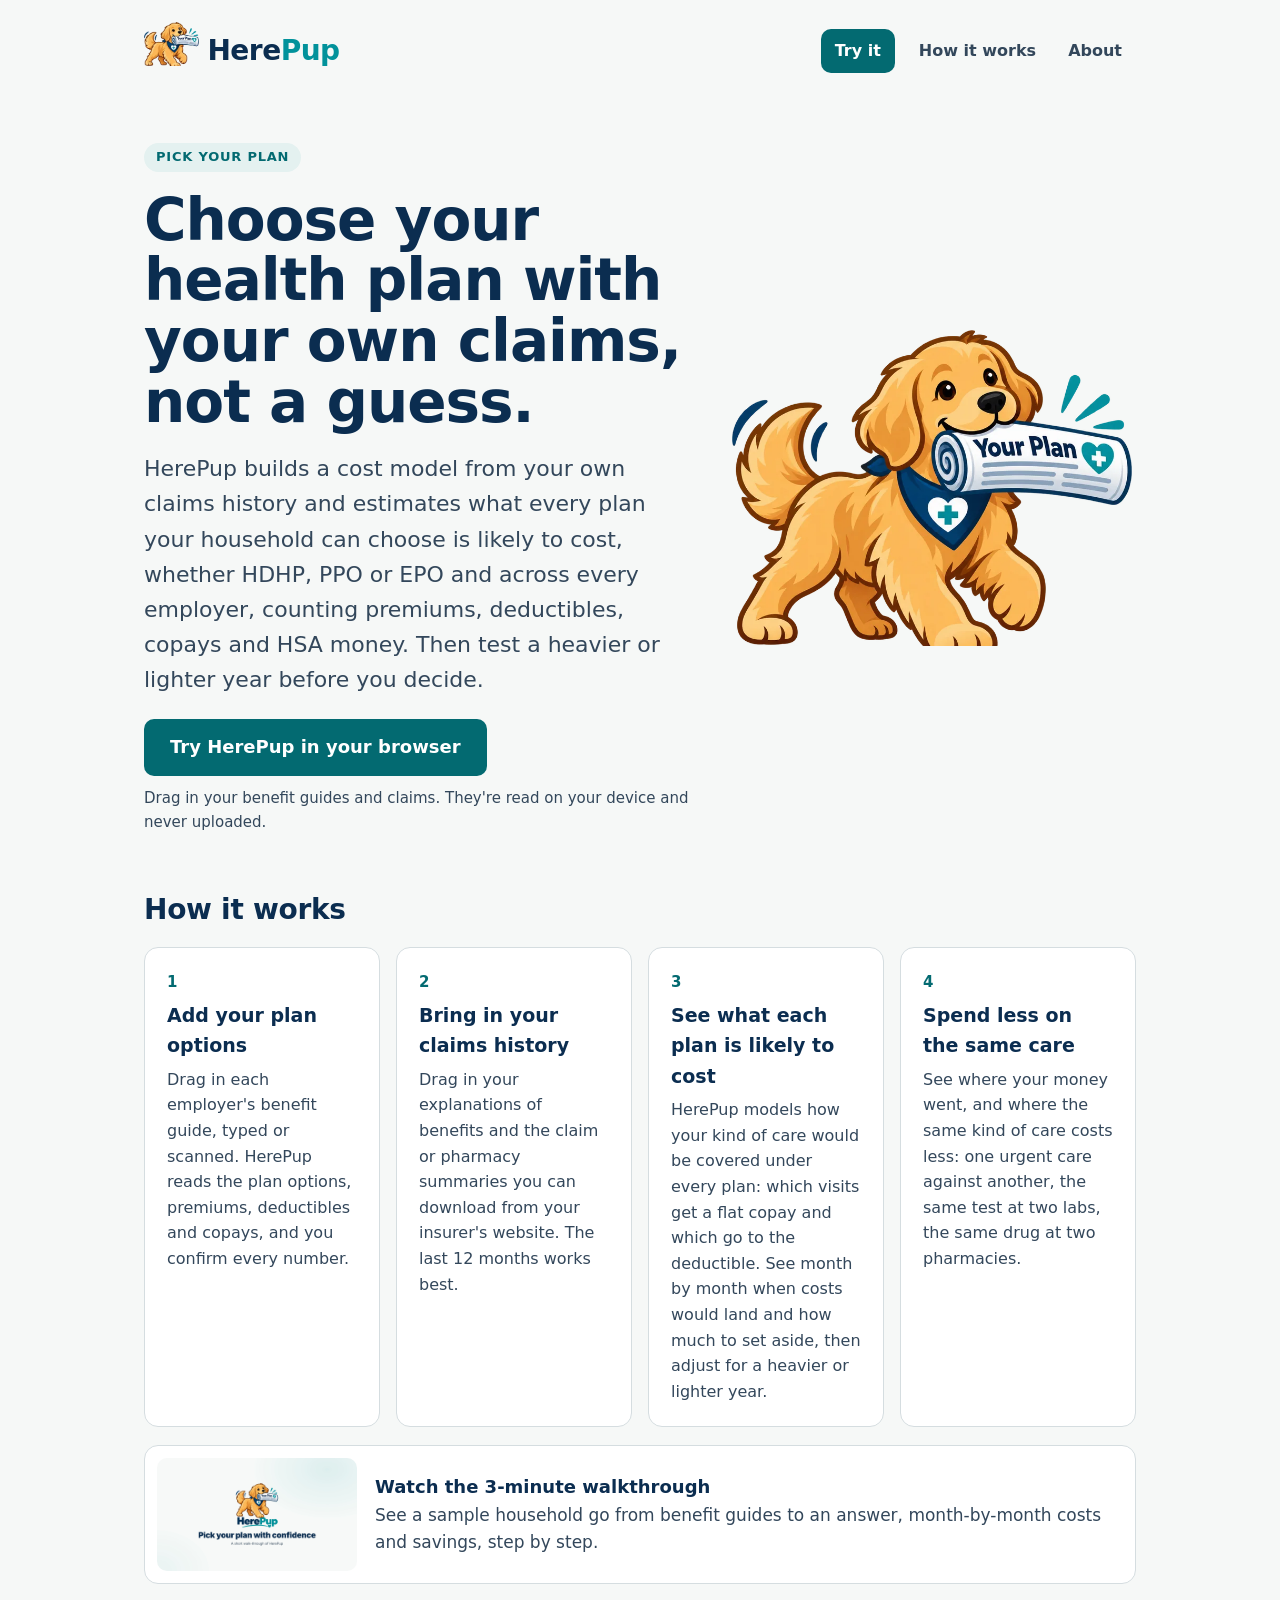
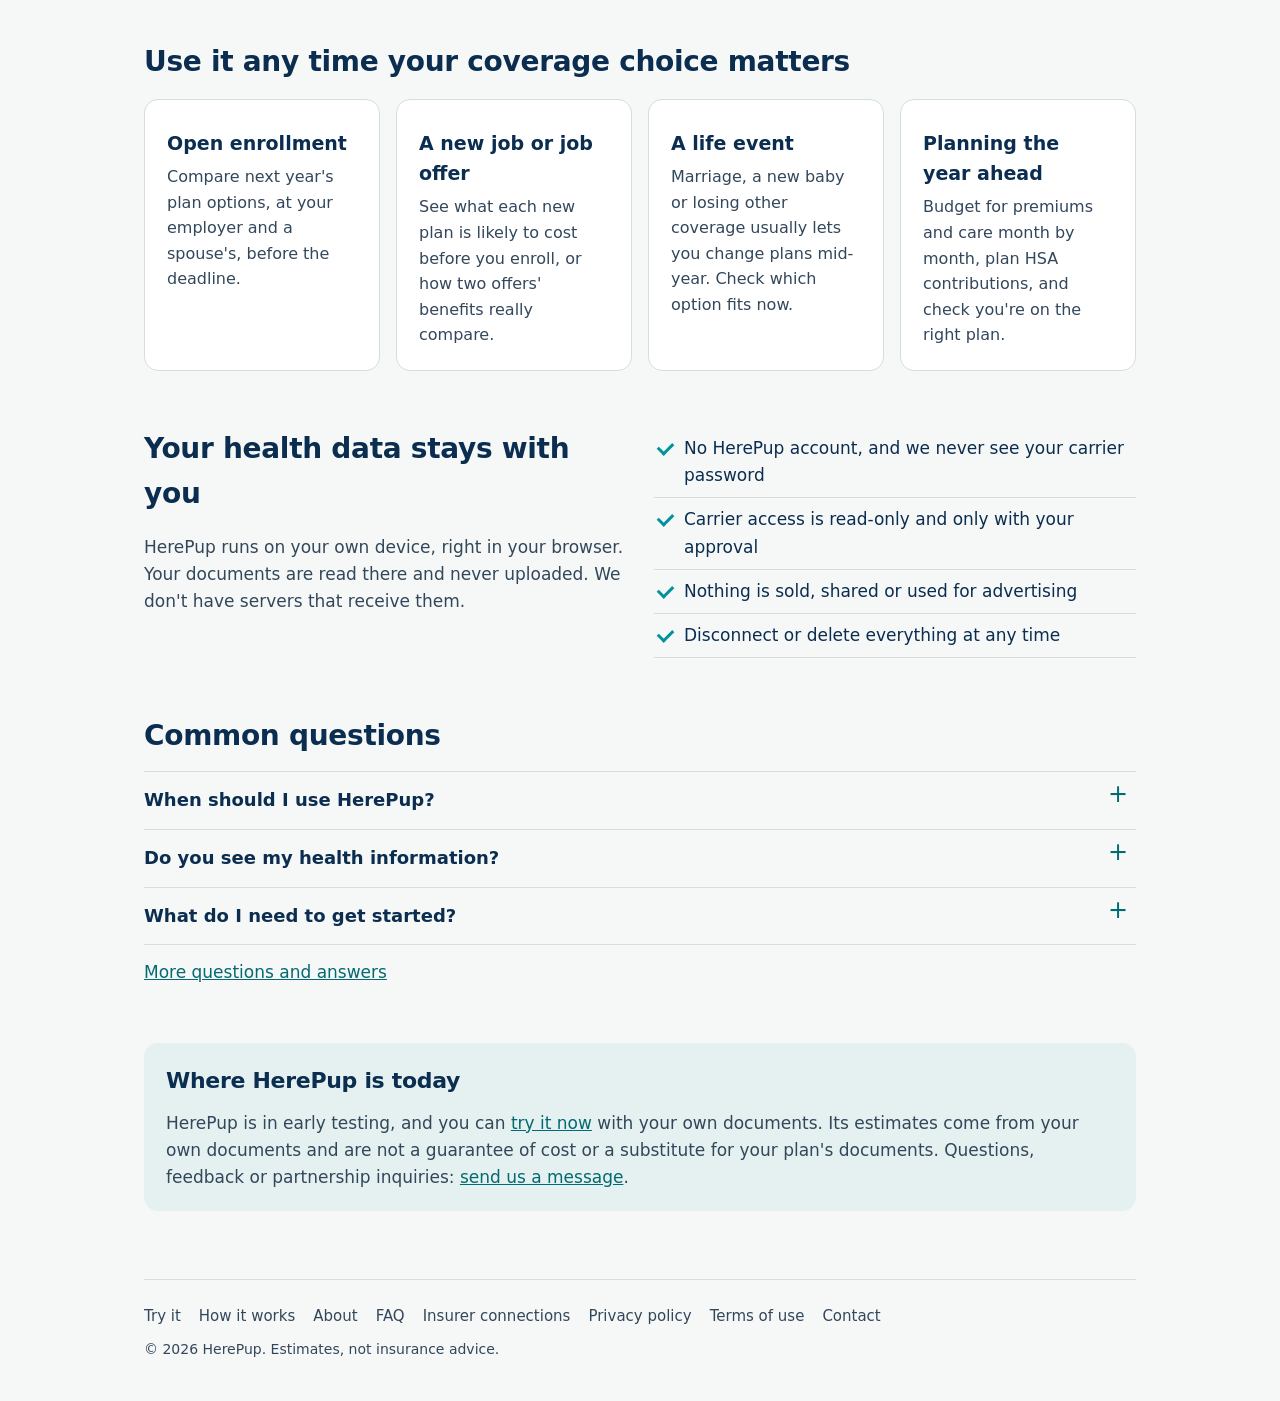
==== commit 6e24cc40: "New 3-minute walkthrough video with the current web app Re-recorded from the live web app with the m" ====
--- a/index.html
+++ b/index.html
@@ -99,7 +99,7 @@
   </div>
   <a class="video-teaser" href="/how-it-works/#watch">
     <img src="/assets/herepup-walkthrough-poster.jpg" alt="" width="1920" height="1080" loading="lazy">
-    <span><b>Watch the 2-minute walkthrough</b><br>See a sample household go from benefit guides to an answer, step by step.</span>
+    <span><b>Watch the 3-minute walkthrough</b><br>See a sample household go from benefit guides to an answer, month-by-month costs and savings, step by step.</span>
   </a>
 </section>
 
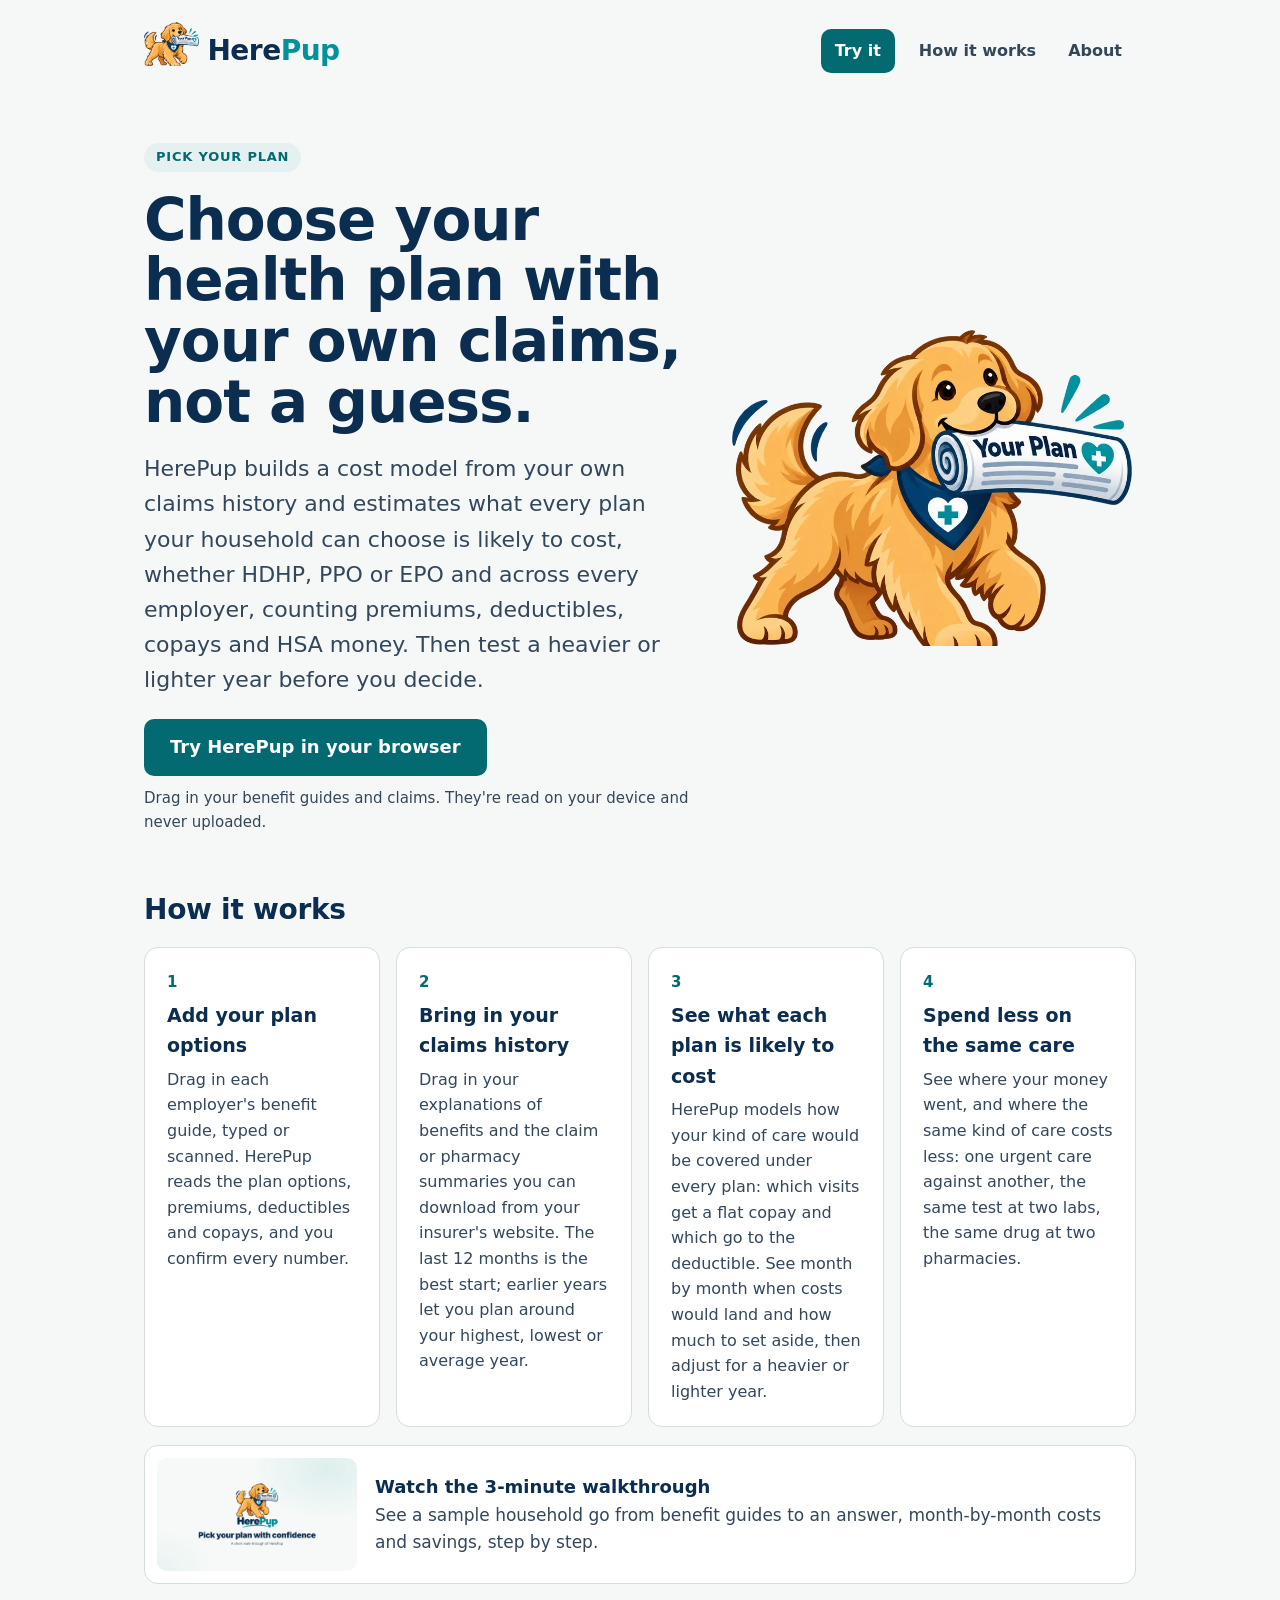
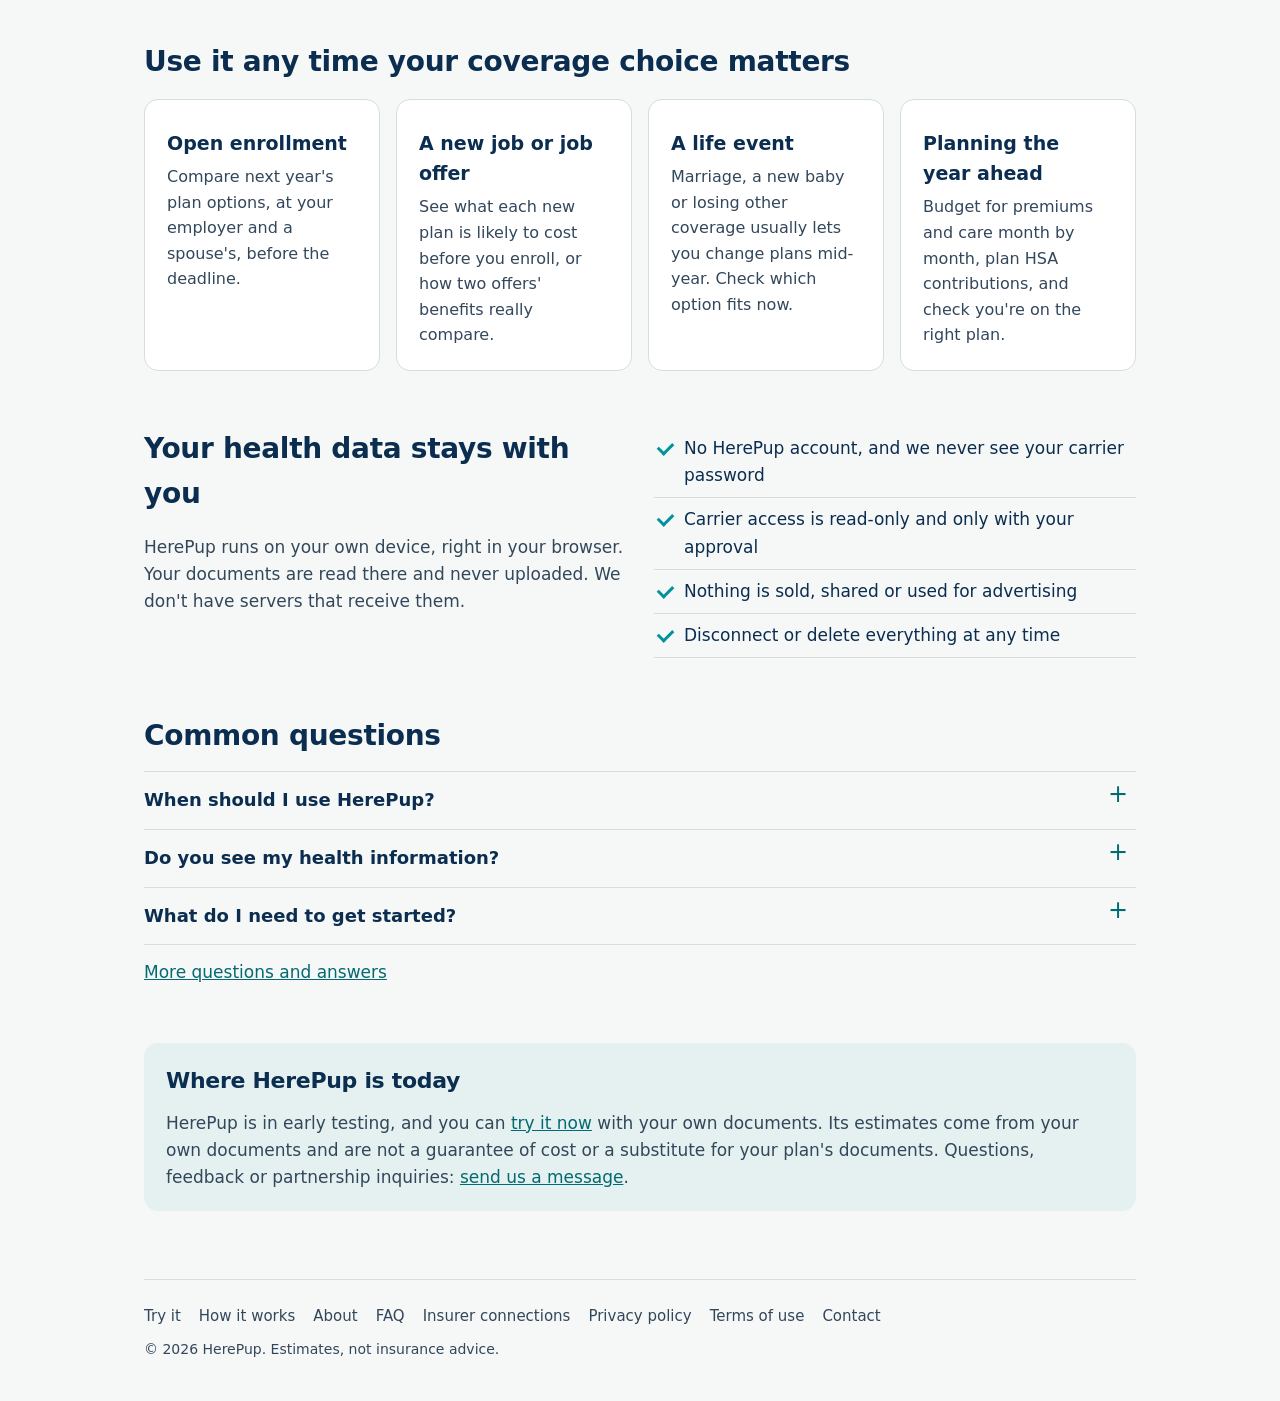
==== commit 732589e5: "Pick which year of your history to plan around, and to review Your answer: most recent 12 months (de" ====
--- a/index.html
+++ b/index.html
@@ -93,7 +93,7 @@
   <h2>How it works</h2>
   <div class="grid4" style="margin:14px 0 18px">
     <div class="card"><div class="num">1</div><h3>Add your plan options</h3><p>Drag in each employer's benefit guide, typed or scanned. HerePup reads the plan options, premiums, deductibles and copays, and you confirm every number.</p></div>
-    <div class="card"><div class="num">2</div><h3>Bring in your claims history</h3><p>Drag in your explanations of benefits and the claim or pharmacy summaries you can download from your insurer's website. The last 12 months works best.</p></div>
+    <div class="card"><div class="num">2</div><h3>Bring in your claims history</h3><p>Drag in your explanations of benefits and the claim or pharmacy summaries you can download from your insurer's website. The last 12 months is the best start; earlier years let you plan around your highest, lowest or average year.</p></div>
     <div class="card"><div class="num">3</div><h3>See what each plan is likely to cost</h3><p>HerePup models how your kind of care would be covered under every plan: which visits get a flat copay and which go to the deductible. See month by month when costs would land and how much to set aside, then adjust for a heavier or lighter year.</p></div>
     <div class="card"><div class="num">4</div><h3>Spend less on the same care</h3><p>See where your money went, and where the same kind of care costs less: one urgent care against another, the same test at two labs, the same drug at two pharmacies.</p></div>
   </div>
@@ -130,7 +130,7 @@
   <h2 id="faq-h">Common questions</h2>
   <details><summary><h3>When should I use HerePup?</h3></summary><p>Any time you&#x27;re choosing or checking your coverage, not just at open enrollment: when you start a new job or weigh a job offer, after a life event such as marriage, a new baby or losing other coverage (which usually lets you change plans outside open enrollment), when a spouse&#x27;s employer opens enrollment at a different time, or when you&#x27;re budgeting for the year ahead.</p></details>
 <details><summary><h3>Do you see my health information?</h3></summary><p>No. HerePup runs in your web browser, on your device. Your benefit guides and claims are read there and never uploaded, and HerePup has no servers that receive them. The site only counts <a href="/privacy/#usage">anonymous visits and a few steps</a>, with no cookies. You can erase everything with "Delete all my data" in the app.</p></details>
-<details><summary><h3>What do I need to get started?</h3></summary><p>Each plan option's benefit guide or plan summary (a PDF is fine, even a scanned one), and your recent claims history: the explanations of benefits (EOBs) or claims spreadsheet you can download from your insurer's member website under Claims, plus pharmacy claims if you fill prescriptions. The last 12 months gives the best starting point. Direct insurer connections are in testing; see <a href="/insurers/">insurer connections</a> to request yours.</p></details>
+<details><summary><h3>What do I need to get started?</h3></summary><p>Each plan option's benefit guide or plan summary (a PDF is fine, even a scanned one), and your recent claims history: the explanations of benefits (EOBs) or claims spreadsheet you can download from your insurer's member website under Claims, plus pharmacy claims if you fill prescriptions. The last 12 months gives the best starting point; add earlier years to plan around your highest, lowest or average year. Direct insurer connections are in testing; see <a href="/insurers/">insurer connections</a> to request yours.</p></details>
   <p class="more"><a href="/about/#faq">More questions and answers</a></p>
 </section>
 
